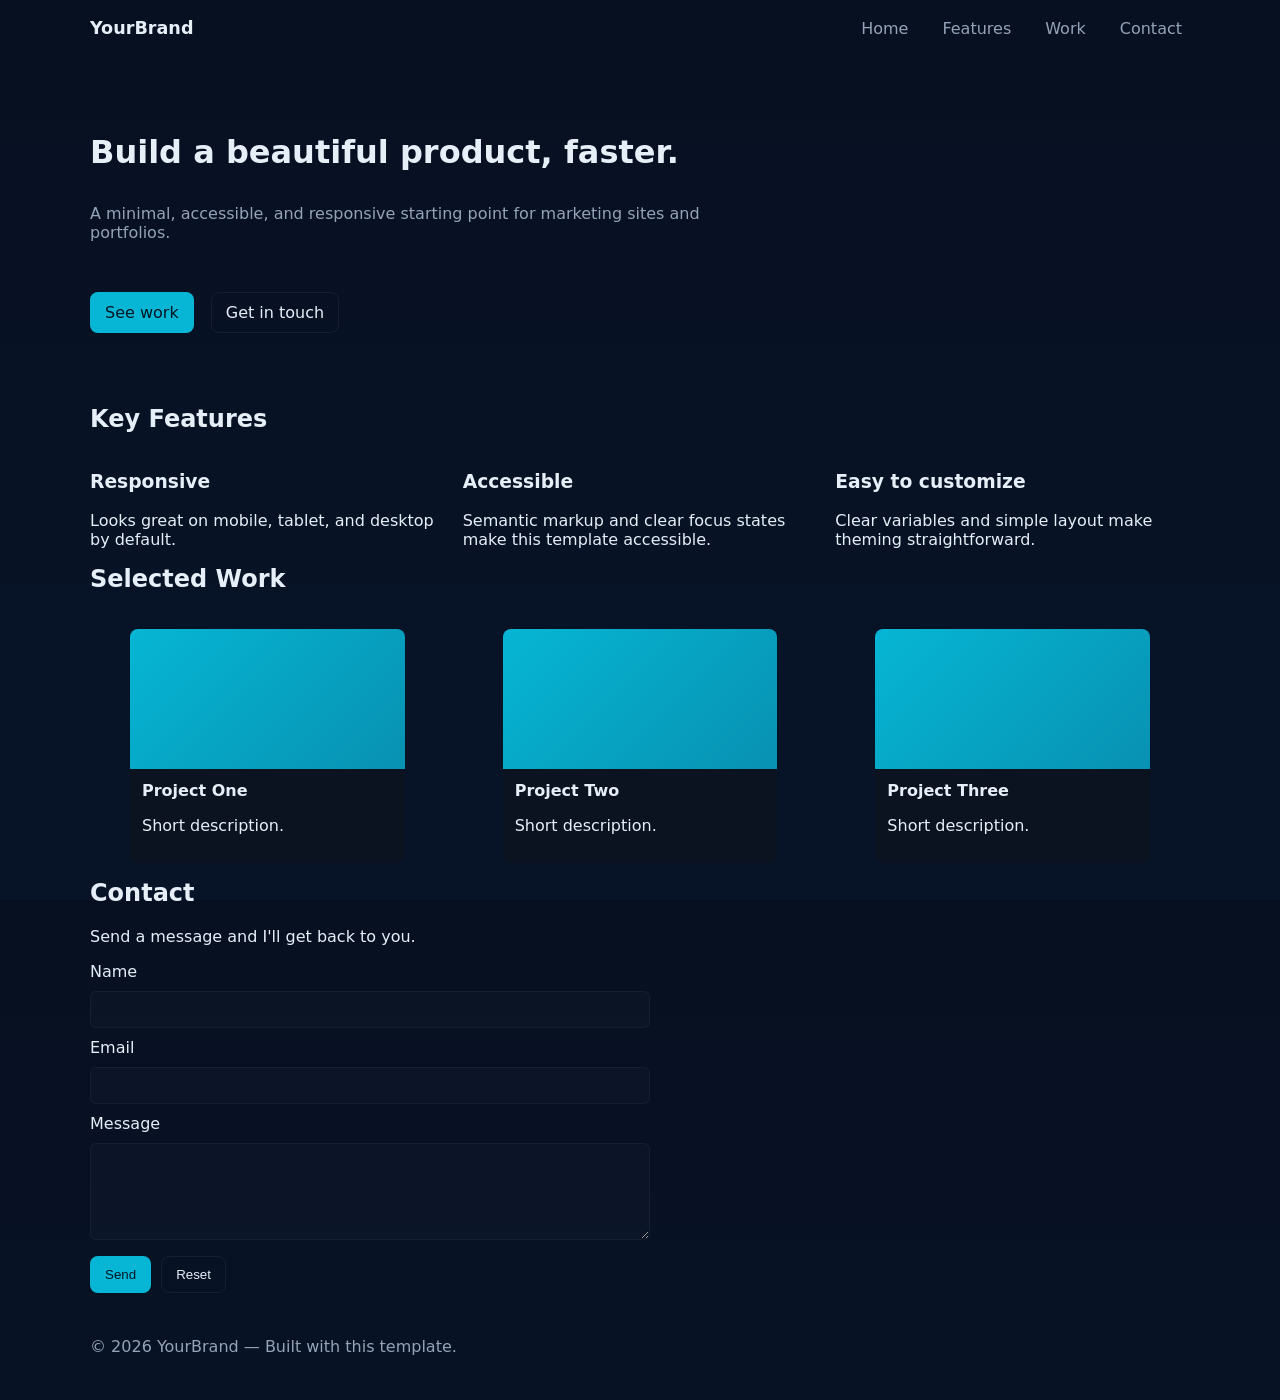
==== index.html @ 4a8b7c47 "commit" ====
<!doctype html>
<html lang="en">
  <head>
    <meta charset="utf-8" />
    <meta name="viewport" content="width=device-width,initial-scale=1" />
    <meta name="theme-color" content="#0f172a" />
    <title>Professional Website Template</title>
    <meta name="description" content="A clean, responsive website template to build upon." />
    <link rel="stylesheet" href="css/styles.css">
  </head>
  <body>
    <header class="site-header">
      <div class="container header-inner">
        <a class="brand" href="#">YourBrand</a>
        <button id="navToggle" class="nav-toggle" aria-label="Toggle navigation">☰</button>
        <nav class="site-nav" id="siteNav" aria-label="Primary">
          <ul>
            <li><a href="#home">Home</a></li>
            <li><a href="#features">Features</a></li>
            <li><a href="#work">Work</a></li>
            <li><a href="#contact">Contact</a></li>
          </ul>
        </nav>
      </div>
    </header>

    <main>
      <section id="home" class="hero">
        <div class="container hero-inner">
          <h1>Build a beautiful product, faster.</h1>
          <p class="lead">A minimal, accessible, and responsive starting point for marketing sites and portfolios.</p>
          <p class="hero-cta">
            <a class="btn primary" href="#work">See work</a>
            <a class="btn" href="#contact">Get in touch</a>
          </p>
        </div>
      </section>

      <section id="features" class="features container">
        <h2>Key Features</h2>
        <div class="grid grid-3">
          <article>
            <h3>Responsive</h3>
            <p>Looks great on mobile, tablet, and desktop by default.</p>
          </article>
          <article>
            <h3>Accessible</h3>
            <p>Semantic markup and clear focus states make this template accessible.</p>
          </article>
          <article>
            <h3>Easy to customize</h3>
            <p>Clear variables and simple layout make theming straightforward.</p>
          </article>
        </div>
      </section>

      <section id="work" class="work container">
        <h2>Selected Work</h2>
        <div class="grid grid-3 cards">
          <figure class="card"><div class="thumb" aria-hidden="true"></div><figcaption><strong>Project One</strong><p>Short description.</p></figcaption></figure>
          <figure class="card"><div class="thumb" aria-hidden="true"></div><figcaption><strong>Project Two</strong><p>Short description.</p></figcaption></figure>
          <figure class="card"><div class="thumb" aria-hidden="true"></div><figcaption><strong>Project Three</strong><p>Short description.</p></figcaption></figure>
        </div>
      </section>

      <section id="contact" class="contact container">
        <h2>Contact</h2>
        <p>Send a message and I'll get back to you.</p>
        <form id="contactForm" class="contact-form" novalidate>
          <label for="name">Name</label>
          <input id="name" name="name" required />

          <label for="email">Email</label>
          <input id="email" name="email" type="email" required />

          <label for="message">Message</label>
          <textarea id="message" name="message" rows="5" required></textarea>

          <div class="form-actions">
            <button class="btn primary" type="submit">Send</button>
            <button class="btn" type="reset">Reset</button>
          </div>
        </form>
      </section>
    </main>

    <footer class="site-footer">
      <div class="container">
        <p>&copy; <span id="year"></span> YourBrand — Built with this template.</p>
      </div>
    </footer>

    <script src="js/main.js" defer></script>
  </body>
</html>
---- css/styles.css ----
:root{
  --bg: #0f172a;
  --card: #0b1220;
  --muted: #94a3b8;
  --accent: #06b6d4;
  --accent-700: #0891b2;
  --text: #e6eef8;
  --radius: 8px;
  --max-width: 1100px;
}

*{box-sizing:border-box}
html,body{height:100%}
body{
  margin:0;
  font-family:Inter, system-ui, -apple-system, "Segoe UI", Roboto, "Helvetica Neue", Arial;
  color:var(--text);
  background:linear-gradient(180deg,#071021 0%, #071428 100%);
  -webkit-font-smoothing:antialiased;
}

.container{width:95%;max-width:var(--max-width);margin:0 auto}

.site-header{background:transparent;padding:18px 0;position:sticky;top:0;z-index:20}
.header-inner{display:flex;align-items:center;justify-content:space-between}
.brand{color:var(--text);font-weight:700;text-decoration:none;font-size:1.1rem}

.nav-toggle{display:none;background:none;border:0;color:var(--text);font-size:1.25rem}
.site-nav ul{list-style:none;margin:0;padding:0;display:flex;gap:18px}
.site-nav a{color:var(--muted);text-decoration:none;padding:8px;border-radius:6px}
.site-nav a:hover,.site-nav a:focus{color:var(--text);background:rgba(255,255,255,0.03)}

.hero{padding:80px 0 56px}
.hero-inner{display:flex;flex-direction:column;gap:18px}
.hero h1{font-size:2rem;margin:0;color:var(--text);line-height:1.05}
.lead{color:var(--muted);max-width:60ch}
.hero-cta .btn{margin-right:12px}

.features h2,.work h2,.contact h2{margin-top:0}
.grid{display:grid;gap:18px}
.grid-3{grid-template-columns:repeat(1,1fr)}

.card{background:var(--card);padding:0;border-radius:var(--radius);overflow:hidden}
.thumb{height:140px;background:linear-gradient(135deg,var(--accent),var(--accent-700))}
.card figcaption{padding:12px}

.contact-form{display:grid;gap:10px;max-width:560px}
.contact-form input,.contact-form textarea{padding:10px;border-radius:6px;border:1px solid rgba(255,255,255,0.04);background:rgba(255,255,255,0.02);color:var(--text)}
.form-actions{display:flex;gap:10px;margin-top:6px}

.btn{display:inline-block;padding:10px 14px;border-radius:8px;background:transparent;color:var(--text);border:1px solid rgba(255,255,255,0.06);text-decoration:none}
.btn:focus{outline:2px solid rgba(6,182,212,0.18);outline-offset:2px}
.btn.primary{background:var(--accent);border-color:transparent;color:#001524}

.site-footer{padding:28px 0;color:var(--muted)}

@media(min-width:720px){
  .grid-3{grid-template-columns:repeat(3,1fr)}
  .nav-toggle{display:none}
  .site-nav{display:block}
}

@media(max-width:719px){
  .nav-toggle{display:inline-block}
  .site-nav{display:none}
  .site-nav.open{display:block;background:rgba(255,255,255,0.02);padding:12px;border-radius:8px;margin-top:8px}
  .header-inner{align-items:flex-start}
}

/* Utility */
.hidden{display:none}
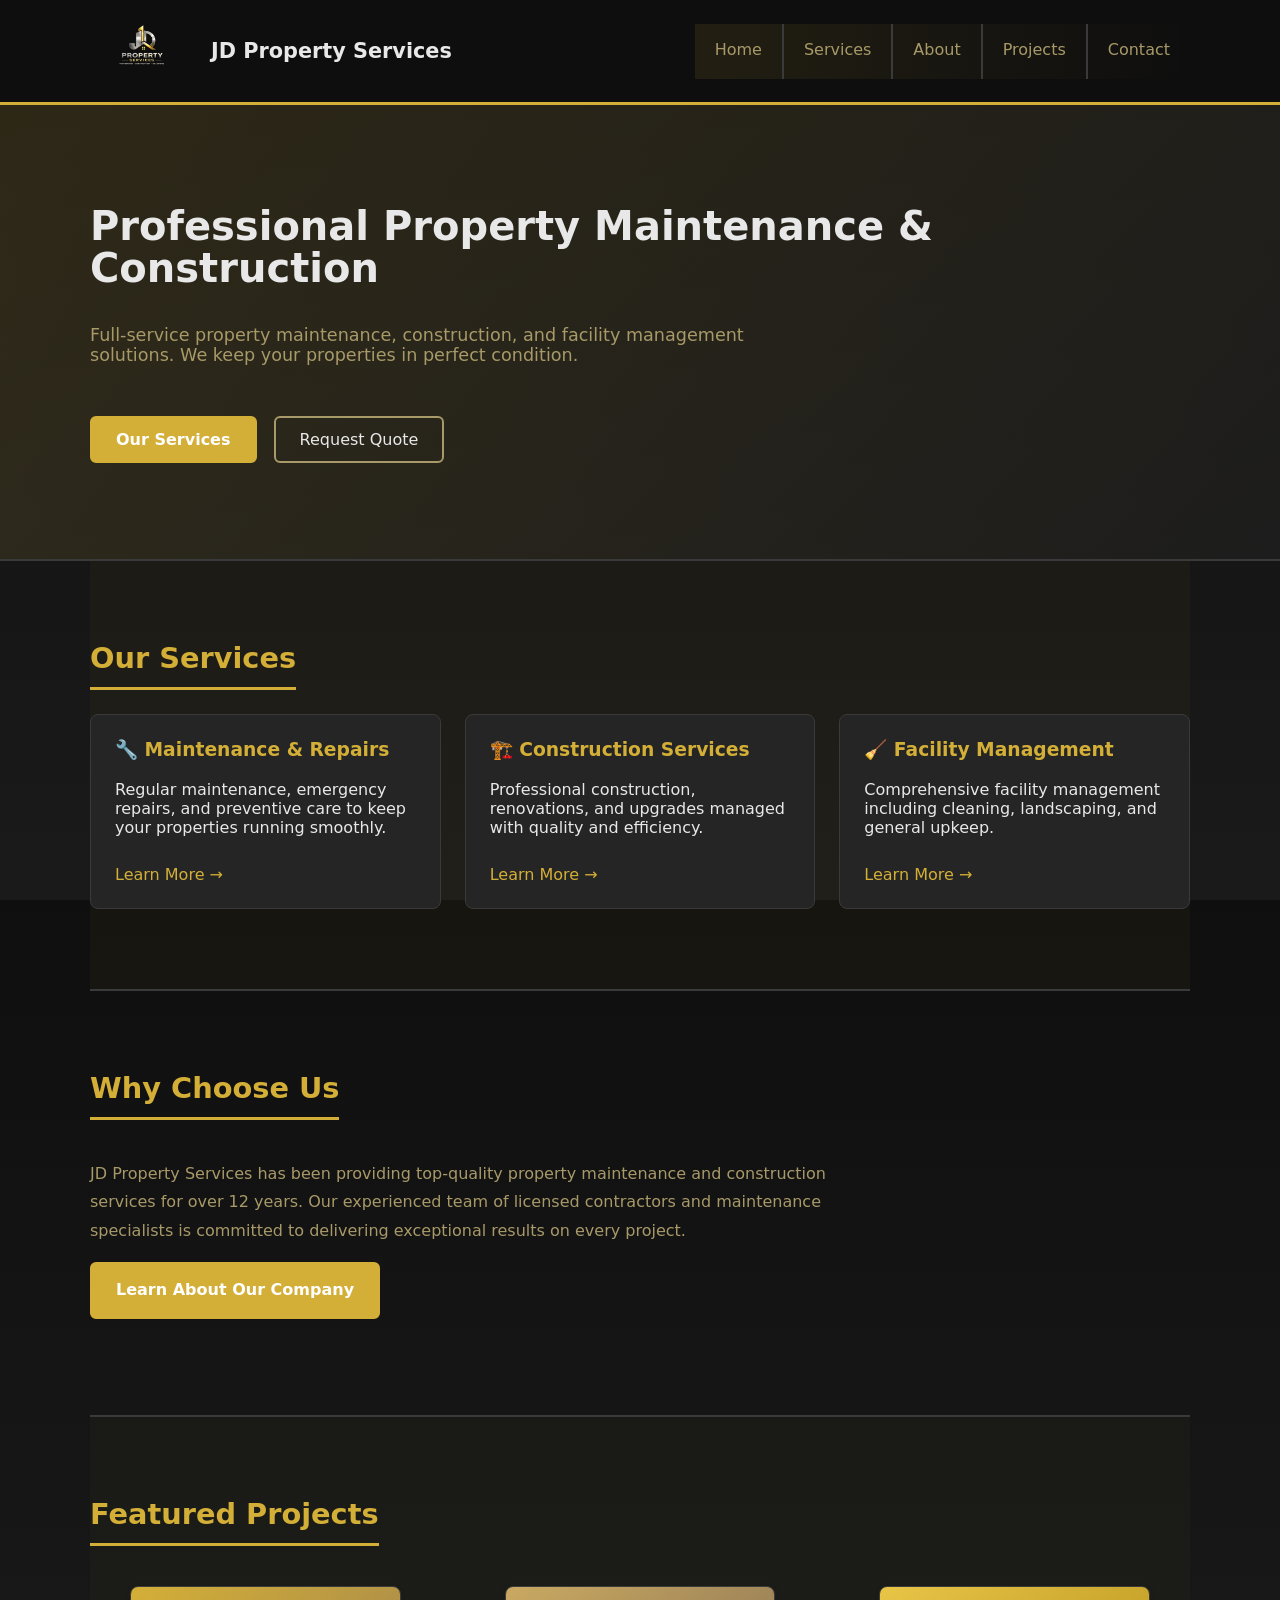
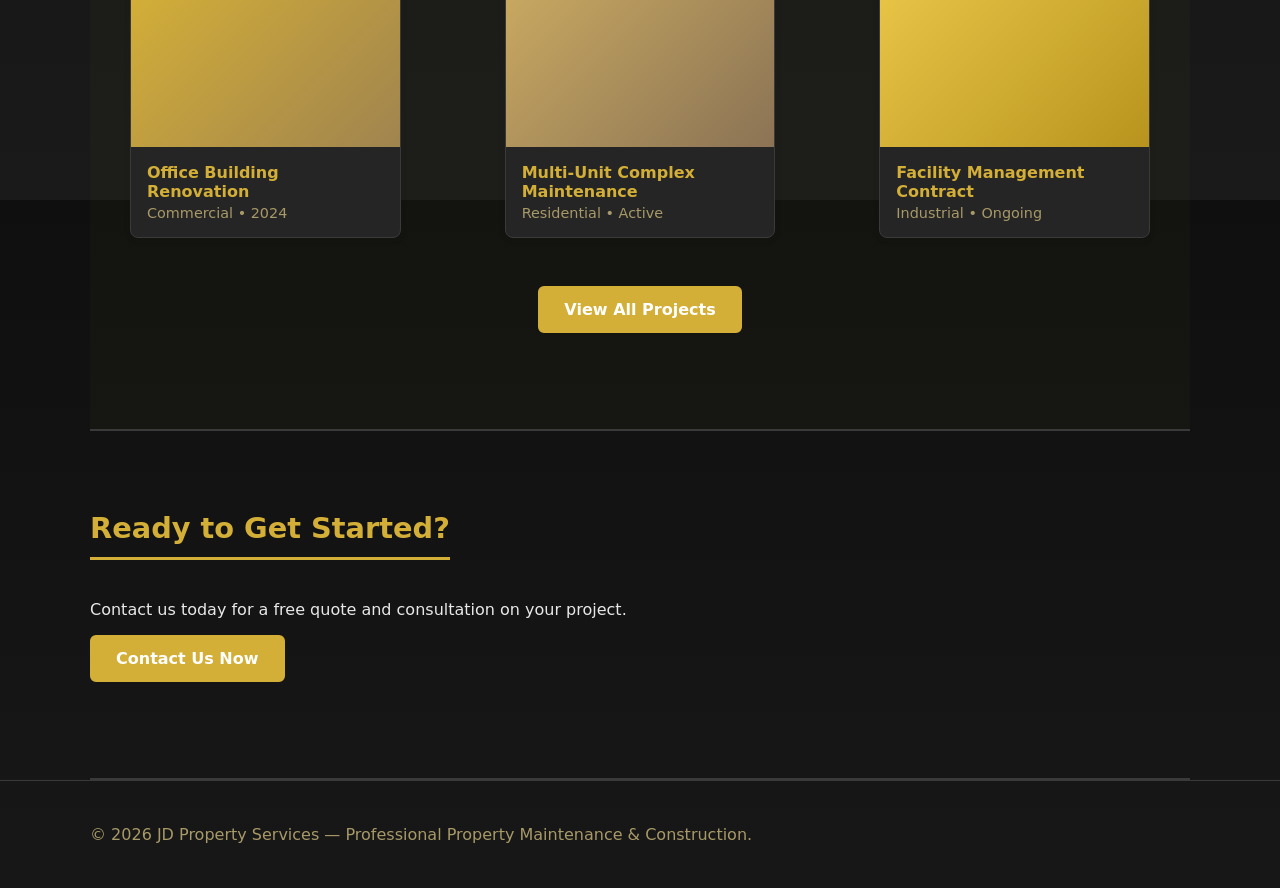
==== commit 31e20c39: "commit" ====
--- a/index.html
+++ b/index.html
@@ -11,14 +11,18 @@
   <body>
     <header class="site-header">
       <div class="container header-inner">
-        <a class="brand" href="#">YourBrand</a>
+        <a class="brand" href="#">
+          <img src="Images/Logo.png" alt="Logo" class="logo" />
+          JD Property Services
+        </a>
         <button id="navToggle" class="nav-toggle" aria-label="Toggle navigation">☰</button>
         <nav class="site-nav" id="siteNav" aria-label="Primary">
           <ul>
-            <li><a href="#home">Home</a></li>
-            <li><a href="#features">Features</a></li>
-            <li><a href="#work">Work</a></li>
-            <li><a href="#contact">Contact</a></li>
+            <li><a href="index.html" class="nav-link">Home</a></li>
+            <li><a href="services.html" class="nav-link">Services</a></li>
+            <li><a href="about.html" class="nav-link">About</a></li>
+            <li><a href="projects.html" class="nav-link">Projects</a></li>
+            <li><a href="contact.html" class="nav-link">Contact</a></li>
           </ul>
         </nav>
       </div>
@@ -27,66 +31,64 @@
     <main>
       <section id="home" class="hero">
         <div class="container hero-inner">
-          <h1>Build a beautiful product, faster.</h1>
-          <p class="lead">A minimal, accessible, and responsive starting point for marketing sites and portfolios.</p>
+          <h1>Professional Property Maintenance & Construction</h1>
+          <p class="lead">Full-service property maintenance, construction, and facility management solutions. We keep your properties in perfect condition.</p>
           <p class="hero-cta">
-            <a class="btn primary" href="#work">See work</a>
-            <a class="btn" href="#contact">Get in touch</a>
+            <a class="btn primary" href="services.html">Our Services</a>
+            <a class="btn" href="contact.html">Request Quote</a>
           </p>
         </div>
       </section>
 
-      <section id="features" class="features container">
-        <h2>Key Features</h2>
+      <section id="services" class="services container">
+        <h2>Our Services</h2>
         <div class="grid grid-3">
-          <article>
-            <h3>Responsive</h3>
-            <p>Looks great on mobile, tablet, and desktop by default.</p>
+          <article class="service-card">
+            <h3>🔧 Maintenance & Repairs</h3>
+            <p>Regular maintenance, emergency repairs, and preventive care to keep your properties running smoothly.</p>
+            <a href="services.html" class="card-link">Learn More →</a>
           </article>
-          <article>
-            <h3>Accessible</h3>
-            <p>Semantic markup and clear focus states make this template accessible.</p>
+          <article class="service-card">
+            <h3>🏗️ Construction Services</h3>
+            <p>Professional construction, renovations, and upgrades managed with quality and efficiency.</p>
+            <a href="services.html" class="card-link">Learn More →</a>
           </article>
-          <article>
-            <h3>Easy to customize</h3>
-            <p>Clear variables and simple layout make theming straightforward.</p>
+          <article class="service-card">
+            <h3>🧹 Facility Management</h3>
+            <p>Comprehensive facility management including cleaning, landscaping, and general upkeep.</p>
+            <a href="services.html" class="card-link">Learn More →</a>
           </article>
         </div>
       </section>
 
-      <section id="work" class="work container">
-        <h2>Selected Work</h2>
-        <div class="grid grid-3 cards">
-          <figure class="card"><div class="thumb" aria-hidden="true"></div><figcaption><strong>Project One</strong><p>Short description.</p></figcaption></figure>
-          <figure class="card"><div class="thumb" aria-hidden="true"></div><figcaption><strong>Project Two</strong><p>Short description.</p></figcaption></figure>
-          <figure class="card"><div class="thumb" aria-hidden="true"></div><figcaption><strong>Project Three</strong><p>Short description.</p></figcaption></figure>
+      <section id="about" class="about container">
+        <h2>Why Choose Us</h2>
+        <div class="about-content">
+          <p>JD Property Services has been providing top-quality property maintenance and construction services for over 12 years. Our experienced team of licensed contractors and maintenance specialists is committed to delivering exceptional results on every project.</p>
+          <p><a href="about.html" class="btn primary">Learn About Our Company</a></p>
         </div>
       </section>
 
+      <section id="work" class="work container">
+        <h2>Featured Projects</h2>
+        <div class="grid grid-3 cards">
+          <figure class="card"><div class="thumb property-1" aria-hidden="true"></div><figcaption><strong>Office Building Renovation</strong><p>Commercial • 2024</p></figcaption></figure>
+          <figure class="card"><div class="thumb property-2" aria-hidden="true"></div><figcaption><strong>Multi-Unit Complex Maintenance</strong><p>Residential • Active</p></figcaption></figure>
+          <figure class="card"><div class="thumb property-3" aria-hidden="true"></div><figcaption><strong>Facility Management Contract</strong><p>Industrial • Ongoing</p></figcaption></figure>
+        </div>
+        <p style="text-align:center;margin-top:32px;"><a href="projects.html" class="btn primary">View All Projects</a></p>
+      </section>
+
       <section id="contact" class="contact container">
-        <h2>Contact</h2>
-        <p>Send a message and I'll get back to you.</p>
-        <form id="contactForm" class="contact-form" novalidate>
-          <label for="name">Name</label>
-          <input id="name" name="name" required />
-
-          <label for="email">Email</label>
-          <input id="email" name="email" type="email" required />
-
-          <label for="message">Message</label>
-          <textarea id="message" name="message" rows="5" required></textarea>
-
-          <div class="form-actions">
-            <button class="btn primary" type="submit">Send</button>
-            <button class="btn" type="reset">Reset</button>
-          </div>
-        </form>
+        <h2>Ready to Get Started?</h2>
+        <p>Contact us today for a free quote and consultation on your project.</p>
+        <p><a class="btn primary" href="contact.html">Contact Us Now</a></p>
       </section>
     </main>
 
     <footer class="site-footer">
       <div class="container">
-        <p>&copy; <span id="year"></span> YourBrand — Built with this template.</p>
+        <p>&copy; <span id="year"></span> JD Property Services — Professional Property Maintenance & Construction.</p>
       </div>
     </footer>
 
--- a/css/styles.css
+++ b/css/styles.css
@@ -1,10 +1,11 @@
 :root{
-  --bg: #0f172a;
-  --card: #0b1220;
-  --muted: #94a3b8;
-  --accent: #06b6d4;
-  --accent-700: #0891b2;
-  --text: #e6eef8;
+  --bg: #1a1a1a;
+  --card: #252525;
+  --muted: #a89968;
+  --accent: #d4af37;
+  --accent-700: #b8941e;
+  --text: #e8e8e8;
+  --border: #3a3a3a;
   --radius: 8px;
   --max-width: 1100px;
 }
@@ -15,44 +16,65 @@
   margin:0;
   font-family:Inter, system-ui, -apple-system, "Segoe UI", Roboto, "Helvetica Neue", Arial;
   color:var(--text);
-  background:linear-gradient(180deg,#071021 0%, #071428 100%);
+  background:linear-gradient(180deg,#0f0f0f 0%, #1a1a1a 100%);
   -webkit-font-smoothing:antialiased;
 }
 
 .container{width:95%;max-width:var(--max-width);margin:0 auto}
 
-.site-header{background:transparent;padding:18px 0;position:sticky;top:0;z-index:20}
+.site-header{background:rgba(15,15,15,0.95);padding:16px 0;position:sticky;top:0;z-index:20;border-bottom:3px solid var(--accent);backdrop-filter:blur(10px)}
 .header-inner{display:flex;align-items:center;justify-content:space-between}
-.brand{color:var(--text);font-weight:700;text-decoration:none;font-size:1.1rem}
+.brand{color:var(--text);font-weight:700;text-decoration:none;font-size:1.3rem;display:flex;align-items:center}
+.logo{height:70px;margin-right:16px}
 
 .nav-toggle{display:none;background:none;border:0;color:var(--text);font-size:1.25rem}
-.site-nav ul{list-style:none;margin:0;padding:0;display:flex;gap:18px}
-.site-nav a{color:var(--muted);text-decoration:none;padding:8px;border-radius:6px}
-.site-nav a:hover,.site-nav a:focus{color:var(--text);background:rgba(255,255,255,0.03)}
+.site-nav ul{list-style:none;margin:0;padding:0;display:flex;gap:0;border-bottom:none;background:linear-gradient(90deg,rgba(212,175,55,0.1) 0%,transparent 100%)}
+.site-nav li{flex:1;border-right:2px solid var(--border)}
+.site-nav li:last-child{border-right:none}
+.site-nav a{color:var(--muted);text-decoration:none;padding:16px 20px;display:block;border-bottom:4px solid transparent;transition:all 0.3s ease;font-weight:500}
+.site-nav a:hover,.site-nav a:focus{color:var(--accent);border-bottom-color:var(--accent);background:rgba(212,175,55,0.05)}
 
-.hero{padding:80px 0 56px}
+.hero{padding:100px 0 80px;background:linear-gradient(135deg,rgba(212,175,55,0.15) 0%,rgba(30,30,30,0.8) 100%);border-bottom:2px solid var(--border)}
 .hero-inner{display:flex;flex-direction:column;gap:18px}
-.hero h1{font-size:2rem;margin:0;color:var(--text);line-height:1.05}
-.lead{color:var(--muted);max-width:60ch}
+.hero h1{font-size:2.5rem;margin:0;color:var(--text);line-height:1.05}
+.lead{color:var(--muted);max-width:60ch;font-size:1.1rem}
 .hero-cta .btn{margin-right:12px}
 
-.features h2,.work h2,.contact h2{margin-top:0}
-.grid{display:grid;gap:18px}
+.services,.about,.work,.contact{padding:80px 0;border-bottom:2px solid var(--border)}
+.services h2,.about h2,.work h2,.contact h2{margin-top:0;color:var(--accent);font-size:1.8rem;border-bottom:3px solid var(--accent);padding-bottom:12px;display:inline-block}
+.services{background:rgba(212,175,55,0.03)}
+.about{background:transparent}
+.work{background:rgba(212,175,55,0.02)}
+.grid{display:grid;gap:24px}
 .grid-3{grid-template-columns:repeat(1,1fr)}
+.service-card{padding:24px;background:var(--card);border-radius:var(--radius);border:1px solid var(--border);transition:all 0.3s ease}
+.service-card:hover{transform:translateY(-6px);box-shadow:0 12px 24px rgba(212,175,55,0.15);border-color:var(--accent);background:rgba(212,175,55,0.08)}
+.service-card h3{color:var(--accent);margin-top:0}
 
-.card{background:var(--card);padding:0;border-radius:var(--radius);overflow:hidden}
-.thumb{height:140px;background:linear-gradient(135deg,var(--accent),var(--accent-700))}
-.card figcaption{padding:12px}
+.card{background:var(--card);padding:0;border-radius:var(--radius);overflow:hidden;border:1px solid var(--border);box-shadow:0 2px 8px rgba(0,0,0,0.06);transition:all 0.3s ease}
+.card:hover{box-shadow:0 8px 20px rgba(212,175,55,0.15);border-color:var(--accent)}
+.thumb{height:160px;background:linear-gradient(135deg,var(--accent),var(--accent-700))}
+.property-1{background:linear-gradient(135deg,#d4af37,#a0844f)}
+.property-2{background:linear-gradient(135deg,#c9a961,#8b7355)}
+.property-3{background:linear-gradient(135deg,#e8c547,#b8941e)}
+.card figcaption{padding:16px}
+.card figcaption strong{color:var(--accent)}
+.card figcaption p{margin:4px 0 0 0;color:var(--muted);font-size:0.9rem}
 
+.about-content{max-width:800px;line-height:1.8;color:var(--muted)}
+.about-content p{margin:16px 0}
 .contact-form{display:grid;gap:10px;max-width:560px}
-.contact-form input,.contact-form textarea{padding:10px;border-radius:6px;border:1px solid rgba(255,255,255,0.04);background:rgba(255,255,255,0.02);color:var(--text)}
+.contact-form input,.contact-form textarea{padding:10px;border-radius:6px;border:1px solid var(--border);background:var(--card);color:var(--text)}
+.contact-form input:focus,.contact-form textarea:focus{outline:none;border-color:var(--accent);box-shadow:0 0 0 3px rgba(212,175,55,0.1)}
 .form-actions{display:flex;gap:10px;margin-top:6px}
 
-.btn{display:inline-block;padding:10px 14px;border-radius:8px;background:transparent;color:var(--text);border:1px solid rgba(255,255,255,0.06);text-decoration:none}
-.btn:focus{outline:2px solid rgba(6,182,212,0.18);outline-offset:2px}
-.btn.primary{background:var(--accent);border-color:transparent;color:#001524}
+.btn{display:inline-block;padding:12px 24px;border-radius:6px;background:transparent;color:var(--text);border:2px solid var(--muted);text-decoration:none;font-weight:500;transition:all 0.3s ease;cursor:pointer}
+.btn:hover{border-color:var(--accent);color:var(--accent)}
+.btn:focus{outline:none;border-color:var(--accent);box-shadow:0 0 0 3px rgba(212,175,55,0.2)}
+.btn.primary{background:var(--accent);border-color:var(--accent);color:#ffffff;font-weight:600}
+.btn.primary:hover{background:var(--accent-700);border-color:var(--accent-700)}
 
-.site-footer{padding:28px 0;color:var(--muted)}
+.site-footer{padding:28px 0;color:var(--muted);border-top:1px solid var(--border)}
 
 @media(min-width:720px){
   .grid-3{grid-template-columns:repeat(3,1fr)}
@@ -61,11 +83,56 @@
 }
 
 @media(max-width:719px){
+  .site-nav ul{flex-direction:column;border-bottom:none;background:transparent}
+  .site-nav li{flex:none;border-right:none;border-bottom:1px solid var(--border)}
+  .site-nav a{padding:12px 16px;border-bottom:3px solid transparent}
   .nav-toggle{display:inline-block}
   .site-nav{display:none}
-  .site-nav.open{display:block;background:rgba(255,255,255,0.02);padding:12px;border-radius:8px;margin-top:8px}
+  .site-nav.open{display:block;background:rgba(255,255,255,0.02);padding:0;border-radius:0;margin-top:0}
   .header-inner{align-items:flex-start}
+  .hero h1{font-size:1.8rem}
+  .page-hero{padding:80px 0 40px}
+  .contact-wrapper{grid-template-columns:1fr}
 }
 
 /* Utility */
 .hidden{display:none}
+
+/* Multi-page specific */
+.page-hero{padding:120px 0 60px}
+.card-link{color:var(--accent);text-decoration:none;font-weight:500;display:inline-block;margin-top:12px}
+.card-link:hover{text-decoration:underline}
+
+.services-grid{display:grid;gap:32px;margin-top:24px}
+.service-detail{padding:24px;background:rgba(212,175,55,0.04);border-left:4px solid var(--accent);border-radius:4px}
+.service-detail h3{color:var(--accent);margin-top:0}
+.service-detail ul{margin:12px 0;padding-left:20px}
+.service-detail li{margin:8px 0;color:var(--muted)}
+
+.about-full{max-width:900px}
+.about-full h3{color:var(--accent);margin-top:32px}
+.values-grid{display:grid;grid-template-columns:repeat(1,1fr);gap:20px;margin:24px 0}
+@media(min-width:720px){
+  .values-grid{grid-template-columns:repeat(2,1fr)}
+}
+.value-card{background:rgba(212,175,55,0.04);padding:20px;border-radius:8px;border:1px solid var(--border)}
+.value-card h4{color:var(--accent);margin-top:0}
+
+.why-list{list-style:none;padding:0;margin:16px 0}
+.why-list li{padding:8px 0 8px 24px;position:relative;color:var(--muted)}
+.why-list li:before{content:'✓';position:absolute;left:0;color:var(--accent);font-weight:bold}
+
+.contact-wrapper{display:grid;grid-template-columns:1fr 1fr;gap:48px;margin-top:32px}
+@media(max-width:960px){
+  .contact-wrapper{grid-template-columns:1fr;gap:32px}
+}
+.contact-info{padding:24px;background:rgba(212,175,55,0.04);border-radius:8px}
+.contact-info h3{color:var(--accent);margin-top:0}
+.info-block{margin-bottom:28px;padding-bottom:24px;border-bottom:1px solid var(--border)}
+.info-block:last-child{border-bottom:none}
+.info-block h3{color:var(--accent)}
+
+.contact-form-wrapper h2{margin-top:0}
+.contact-form select{padding:10px;border-radius:6px;border:1px solid var(--border);background:var(--card);color:var(--text)}
+
+.project-desc{display:block;margin-top:8px;font-size:0.85rem;color:var(--muted)}
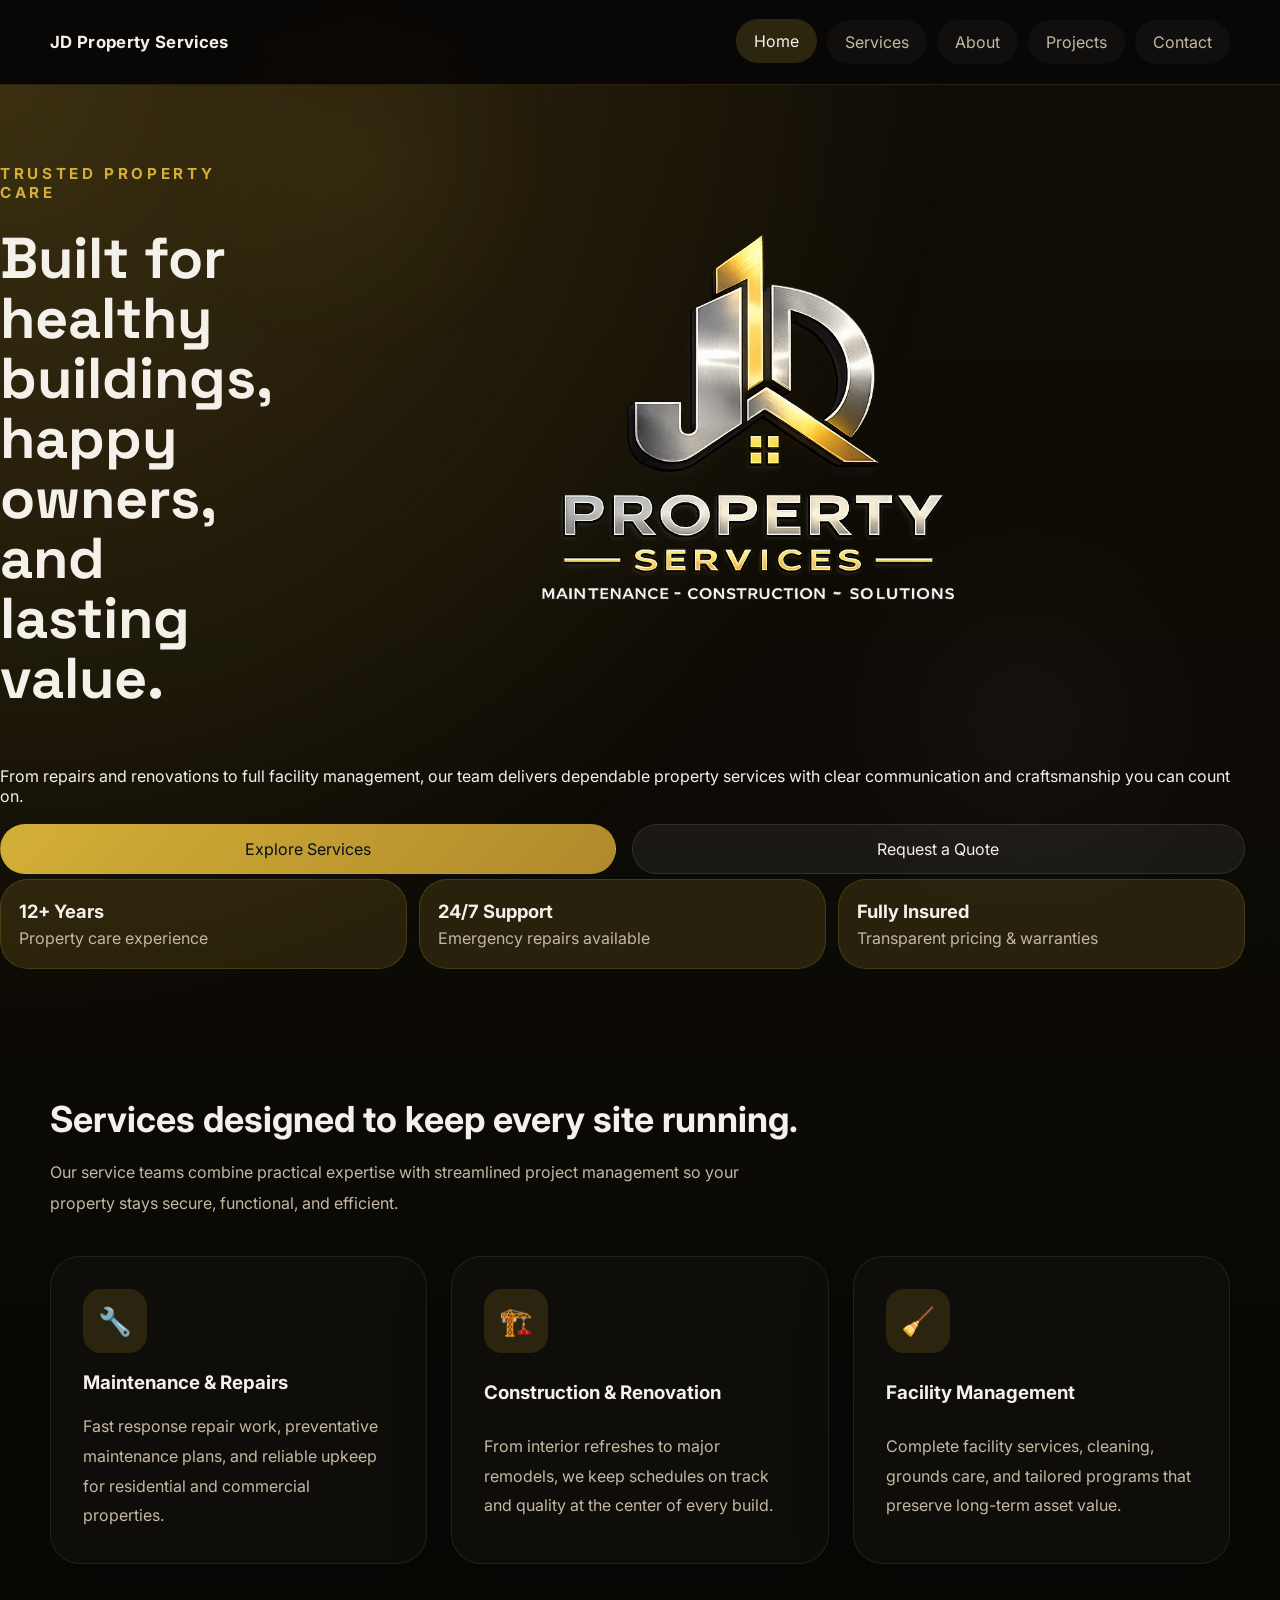
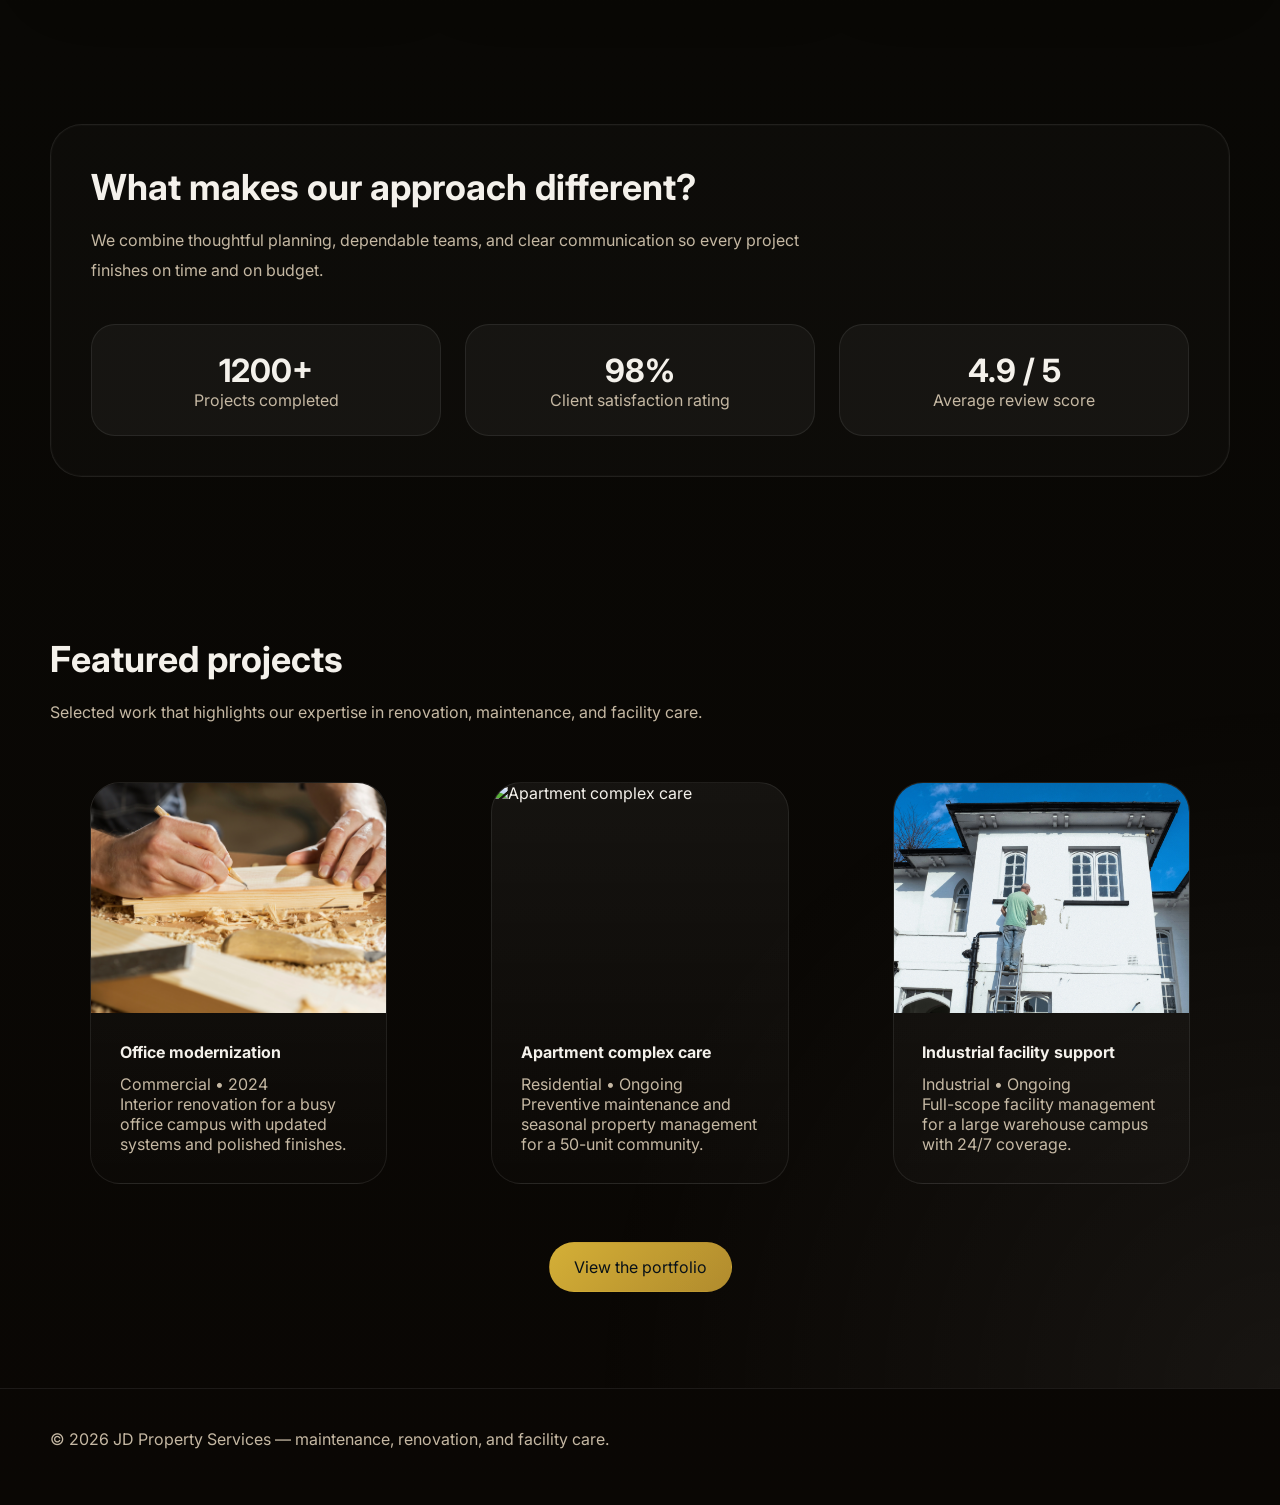
==== commit 27b04794: "commit" ====
--- a/index.html
+++ b/index.html
@@ -3,20 +3,17 @@
   <head>
     <meta charset="utf-8" />
     <meta name="viewport" content="width=device-width,initial-scale=1" />
-    <meta name="theme-color" content="#0f172a" />
-    <title>Professional Website Template</title>
-    <meta name="description" content="A clean, responsive website template to build upon." />
+    <meta name="theme-color" content="#090805" />
+    <title>JD Property Services</title>
+    <meta name="description" content="Professional property maintenance, construction, and facility management." />
     <link rel="stylesheet" href="css/styles.css">
   </head>
   <body>
     <header class="site-header">
       <div class="container header-inner">
-        <a class="brand" href="#">
-          <img src="Images/Logo.png" alt="Logo" class="logo" />
-          JD Property Services
-        </a>
-        <button id="navToggle" class="nav-toggle" aria-label="Toggle navigation">☰</button>
-        <nav class="site-nav" id="siteNav" aria-label="Primary">
+        <a class="brand" href="index.html">JD Property Services</a>
+        <button id="navToggle" class="nav-toggle" aria-label="Toggle navigation" aria-expanded="false">☰</button>
+        <nav class="site-nav" id="siteNav" aria-label="Primary navigation">
           <ul>
             <li><a href="index.html" class="nav-link">Home</a></li>
             <li><a href="services.html" class="nav-link">Services</a></li>
@@ -29,66 +26,137 @@
     </header>
 
     <main>
-      <section id="home" class="hero">
+      <section class="hero">
         <div class="container hero-inner">
-          <h1>Professional Property Maintenance & Construction</h1>
-          <p class="lead">Full-service property maintenance, construction, and facility management solutions. We keep your properties in perfect condition.</p>
-          <p class="hero-cta">
-            <a class="btn primary" href="services.html">Our Services</a>
-            <a class="btn" href="contact.html">Request Quote</a>
-          </p>
+          <div class="hero-copy">
+            <div class="hero-headline">
+              <p class="eyebrow">Trusted property care</p>
+              <h1>Built for healthy buildings, happy owners, and lasting value.</h1>
+            </div>
+          </div>
+
+          <div class="hero-visual">
+            <img src="Images/Logo.png" alt="JD Property Services" class="hero-logo" />
+          </div>
+
+          <div class="hero-body">
+            <p class="lead">From repairs and renovations to full facility management, our team delivers dependable property services with clear communication and craftsmanship you can count on.</p>
+            <div class="hero-actions">
+              <a class="btn primary" href="services.html">Explore Services</a>
+              <a class="btn secondary" href="contact.html">Request a Quote</a>
+            </div>
+          </div>
+
+          <div class="hero-badges">
+            <div class="hero-badge">
+              <strong>12+ Years</strong>
+              <span>Property care experience</span>
+            </div>
+            <div class="hero-badge">
+              <strong>24/7 Support</strong>
+              <span>Emergency repairs available</span>
+            </div>
+            <div class="hero-badge">
+              <strong>Fully Insured</strong>
+              <span>Transparent pricing & warranties</span>
+            </div>
+          </div>
         </div>
       </section>
 
-      <section id="services" class="services container">
-        <h2>Our Services</h2>
-        <div class="grid grid-3">
-          <article class="service-card">
-            <h3>🔧 Maintenance & Repairs</h3>
-            <p>Regular maintenance, emergency repairs, and preventive care to keep your properties running smoothly.</p>
-            <a href="services.html" class="card-link">Learn More →</a>
-          </article>
-          <article class="service-card">
-            <h3>🏗️ Construction Services</h3>
-            <p>Professional construction, renovations, and upgrades managed with quality and efficiency.</p>
-            <a href="services.html" class="card-link">Learn More →</a>
-          </article>
-          <article class="service-card">
-            <h3>🧹 Facility Management</h3>
-            <p>Comprehensive facility management including cleaning, landscaping, and general upkeep.</p>
-            <a href="services.html" class="card-link">Learn More →</a>
-          </article>
+      <section class="section" id="services">
+        <div class="container">
+          <div class="section-intro">
+            <h2>Services designed to keep every site running.</h2>
+            <p>Our service teams combine practical expertise with streamlined project management so your property stays secure, functional, and efficient.</p>
+          </div>
+
+          <div class="grid services-grid">
+            <article class="card service-card">
+              <div class="icon">🔧</div>
+              <h3>Maintenance & Repairs</h3>
+              <p>Fast response repair work, preventative maintenance plans, and reliable upkeep for residential and commercial properties.</p>
+            </article>
+            <article class="card service-card">
+              <div class="icon">🏗️</div>
+              <h3>Construction & Renovation</h3>
+              <p>From interior refreshes to major remodels, we keep schedules on track and quality at the center of every build.</p>
+            </article>
+            <article class="card service-card">
+              <div class="icon">🧹</div>
+              <h3>Facility Management</h3>
+              <p>Complete facility services, cleaning, grounds care, and tailored programs that preserve long-term asset value.</p>
+            </article>
+          </div>
         </div>
       </section>
 
-      <section id="about" class="about container">
-        <h2>Why Choose Us</h2>
-        <div class="about-content">
-          <p>JD Property Services has been providing top-quality property maintenance and construction services for over 12 years. Our experienced team of licensed contractors and maintenance specialists is committed to delivering exceptional results on every project.</p>
-          <p><a href="about.html" class="btn primary">Learn About Our Company</a></p>
+      <section class="section">
+        <div class="container section-panel">
+          <div class="section-intro">
+            <h2>What makes our approach different?</h2>
+            <p>We combine thoughtful planning, dependable teams, and clear communication so every project finishes on time and on budget.</p>
+          </div>
+
+          <div class="grid stats-grid">
+            <div class="stats-card">
+              <strong>1200+</strong>
+              <span>Projects completed</span>
+            </div>
+            <div class="stats-card">
+              <strong>98%</strong>
+              <span>Client satisfaction rating</span>
+            </div>
+            <div class="stats-card">
+              <strong>4.9 / 5</strong>
+              <span>Average review score</span>
+            </div>
+          </div>
         </div>
       </section>
 
-      <section id="work" class="work container">
-        <h2>Featured Projects</h2>
-        <div class="grid grid-3 cards">
-          <figure class="card"><div class="thumb property-1" aria-hidden="true"></div><figcaption><strong>Office Building Renovation</strong><p>Commercial • 2024</p></figcaption></figure>
-          <figure class="card"><div class="thumb property-2" aria-hidden="true"></div><figcaption><strong>Multi-Unit Complex Maintenance</strong><p>Residential • Active</p></figcaption></figure>
-          <figure class="card"><div class="thumb property-3" aria-hidden="true"></div><figcaption><strong>Facility Management Contract</strong><p>Industrial • Ongoing</p></figcaption></figure>
+      <section class="section">
+        <div class="container">
+          <div class="section-intro">
+            <h2>Featured projects</h2>
+            <p>Selected work that highlights our expertise in renovation, maintenance, and facility care.</p>
+          </div>
+
+          <div class="grid grid-3">
+              <figure class="project-card">
+                <img src="Images/Projects/Carpentry%20Repair.jpg" alt="Office modernization" />
+                <figcaption>
+                  <strong>Office modernization</strong>
+                  <p>Commercial • 2024</p>
+                  <p class="project-desc">Interior renovation for a busy office campus with updated systems and polished finishes.</p>
+                </figcaption>
+              </figure>
+            <figure class="project-card">
+              <img src="Images/Projects/Debris%20Removal%20%26%20Cleanup.jpg" alt="Apartment complex care" />
+              <figcaption>
+                <strong>Apartment complex care</strong>
+                <p>Residential • Ongoing</p>
+                <p class="project-desc">Preventive maintenance and seasonal property management for a 50-unit community.</p>
+              </figcaption>
+            </figure>
+            <figure class="project-card">
+              <img src="Images/Projects/Interior%20%26%20Extrerior%20Painting.jpg" alt="Industrial facility support" />
+              <figcaption>
+                <strong>Industrial facility support</strong>
+                <p>Industrial • Ongoing</p>
+                <p class="project-desc">Full-scope facility management for a large warehouse campus with 24/7 coverage.</p>
+              </figcaption>
+            </figure>
+          </div>
+
+          <p style="text-align:center; margin-top: 2.6rem;"><a class="btn primary" href="projects.html">View the portfolio</a></p>
         </div>
-        <p style="text-align:center;margin-top:32px;"><a href="projects.html" class="btn primary">View All Projects</a></p>
-      </section>
-
-      <section id="contact" class="contact container">
-        <h2>Ready to Get Started?</h2>
-        <p>Contact us today for a free quote and consultation on your project.</p>
-        <p><a class="btn primary" href="contact.html">Contact Us Now</a></p>
       </section>
     </main>
 
     <footer class="site-footer">
       <div class="container">
-        <p>&copy; <span id="year"></span> JD Property Services — Professional Property Maintenance & Construction.</p>
+        <p>&copy; <span id="year"></span> JD Property Services — maintenance, renovation, and facility care.</p>
       </div>
     </footer>
 
--- a/css/styles.css
+++ b/css/styles.css
@@ -1,138 +1,627 @@
-:root{
-  --bg: #1a1a1a;
-  --card: #252525;
-  --muted: #a89968;
+@import url('https://fonts.googleapis.com/css2?family=Inter:wght@300;400;500;600;700&family=Space+Grotesk:wght@400;500;600;700&display=swap');
+
+:root {
+  --bg: #090909;
+  --surface: rgba(18,18,18,0.94);
+  --surface-soft: rgba(28,24,20,0.92);
+  --text: #f4f1eb;
+  --muted: #c5b8a3;
   --accent: #d4af37;
-  --accent-700: #b8941e;
-  --text: #e8e8e8;
-  --border: #3a3a3a;
-  --radius: 8px;
-  --max-width: 1100px;
-}
-
-*{box-sizing:border-box}
-html,body{height:100%}
-body{
-  margin:0;
-  font-family:Inter, system-ui, -apple-system, "Segoe UI", Roboto, "Helvetica Neue", Arial;
-  color:var(--text);
-  background:linear-gradient(180deg,#0f0f0f 0%, #1a1a1a 100%);
-  -webkit-font-smoothing:antialiased;
-}
-
-.container{width:95%;max-width:var(--max-width);margin:0 auto}
-
-.site-header{background:rgba(15,15,15,0.95);padding:16px 0;position:sticky;top:0;z-index:20;border-bottom:3px solid var(--accent);backdrop-filter:blur(10px)}
-.header-inner{display:flex;align-items:center;justify-content:space-between}
-.brand{color:var(--text);font-weight:700;text-decoration:none;font-size:1.3rem;display:flex;align-items:center}
-.logo{height:70px;margin-right:16px}
-
-.nav-toggle{display:none;background:none;border:0;color:var(--text);font-size:1.25rem}
-.site-nav ul{list-style:none;margin:0;padding:0;display:flex;gap:0;border-bottom:none;background:linear-gradient(90deg,rgba(212,175,55,0.1) 0%,transparent 100%)}
-.site-nav li{flex:1;border-right:2px solid var(--border)}
-.site-nav li:last-child{border-right:none}
-.site-nav a{color:var(--muted);text-decoration:none;padding:16px 20px;display:block;border-bottom:4px solid transparent;transition:all 0.3s ease;font-weight:500}
-.site-nav a:hover,.site-nav a:focus{color:var(--accent);border-bottom-color:var(--accent);background:rgba(212,175,55,0.05)}
-
-.hero{padding:100px 0 80px;background:linear-gradient(135deg,rgba(212,175,55,0.15) 0%,rgba(30,30,30,0.8) 100%);border-bottom:2px solid var(--border)}
-.hero-inner{display:flex;flex-direction:column;gap:18px}
-.hero h1{font-size:2.5rem;margin:0;color:var(--text);line-height:1.05}
-.lead{color:var(--muted);max-width:60ch;font-size:1.1rem}
-.hero-cta .btn{margin-right:12px}
-
-.services,.about,.work,.contact{padding:80px 0;border-bottom:2px solid var(--border)}
-.services h2,.about h2,.work h2,.contact h2{margin-top:0;color:var(--accent);font-size:1.8rem;border-bottom:3px solid var(--accent);padding-bottom:12px;display:inline-block}
-.services{background:rgba(212,175,55,0.03)}
-.about{background:transparent}
-.work{background:rgba(212,175,55,0.02)}
-.grid{display:grid;gap:24px}
-.grid-3{grid-template-columns:repeat(1,1fr)}
-.service-card{padding:24px;background:var(--card);border-radius:var(--radius);border:1px solid var(--border);transition:all 0.3s ease}
-.service-card:hover{transform:translateY(-6px);box-shadow:0 12px 24px rgba(212,175,55,0.15);border-color:var(--accent);background:rgba(212,175,55,0.08)}
-.service-card h3{color:var(--accent);margin-top:0}
-
-.card{background:var(--card);padding:0;border-radius:var(--radius);overflow:hidden;border:1px solid var(--border);box-shadow:0 2px 8px rgba(0,0,0,0.06);transition:all 0.3s ease}
-.card:hover{box-shadow:0 8px 20px rgba(212,175,55,0.15);border-color:var(--accent)}
-.thumb{height:160px;background:linear-gradient(135deg,var(--accent),var(--accent-700))}
-.property-1{background:linear-gradient(135deg,#d4af37,#a0844f)}
-.property-2{background:linear-gradient(135deg,#c9a961,#8b7355)}
-.property-3{background:linear-gradient(135deg,#e8c547,#b8941e)}
-.card figcaption{padding:16px}
-.card figcaption strong{color:var(--accent)}
-.card figcaption p{margin:4px 0 0 0;color:var(--muted);font-size:0.9rem}
-
-.about-content{max-width:800px;line-height:1.8;color:var(--muted)}
-.about-content p{margin:16px 0}
-.contact-form{display:grid;gap:10px;max-width:560px}
-.contact-form input,.contact-form textarea{padding:10px;border-radius:6px;border:1px solid var(--border);background:var(--card);color:var(--text)}
-.contact-form input:focus,.contact-form textarea:focus{outline:none;border-color:var(--accent);box-shadow:0 0 0 3px rgba(212,175,55,0.1)}
-.form-actions{display:flex;gap:10px;margin-top:6px}
-
-.btn{display:inline-block;padding:12px 24px;border-radius:6px;background:transparent;color:var(--text);border:2px solid var(--muted);text-decoration:none;font-weight:500;transition:all 0.3s ease;cursor:pointer}
-.btn:hover{border-color:var(--accent);color:var(--accent)}
-.btn:focus{outline:none;border-color:var(--accent);box-shadow:0 0 0 3px rgba(212,175,55,0.2)}
-.btn.primary{background:var(--accent);border-color:var(--accent);color:#ffffff;font-weight:600}
-.btn.primary:hover{background:var(--accent-700);border-color:var(--accent-700)}
-
-.site-footer{padding:28px 0;color:var(--muted);border-top:1px solid var(--border)}
-
-@media(min-width:720px){
-  .grid-3{grid-template-columns:repeat(3,1fr)}
-  .nav-toggle{display:none}
-  .site-nav{display:block}
-}
-
-@media(max-width:719px){
-  .site-nav ul{flex-direction:column;border-bottom:none;background:transparent}
-  .site-nav li{flex:none;border-right:none;border-bottom:1px solid var(--border)}
-  .site-nav a{padding:12px 16px;border-bottom:3px solid transparent}
-  .nav-toggle{display:inline-block}
-  .site-nav{display:none}
-  .site-nav.open{display:block;background:rgba(255,255,255,0.02);padding:0;border-radius:0;margin-top:0}
-  .header-inner{align-items:flex-start}
-  .hero h1{font-size:1.8rem}
-  .page-hero{padding:80px 0 40px}
-  .contact-wrapper{grid-template-columns:1fr}
-}
-
-/* Utility */
-.hidden{display:none}
-
-/* Multi-page specific */
-.page-hero{padding:120px 0 60px}
-.card-link{color:var(--accent);text-decoration:none;font-weight:500;display:inline-block;margin-top:12px}
-.card-link:hover{text-decoration:underline}
-
-.services-grid{display:grid;gap:32px;margin-top:24px}
-.service-detail{padding:24px;background:rgba(212,175,55,0.04);border-left:4px solid var(--accent);border-radius:4px}
-.service-detail h3{color:var(--accent);margin-top:0}
-.service-detail ul{margin:12px 0;padding-left:20px}
-.service-detail li{margin:8px 0;color:var(--muted)}
-
-.about-full{max-width:900px}
-.about-full h3{color:var(--accent);margin-top:32px}
-.values-grid{display:grid;grid-template-columns:repeat(1,1fr);gap:20px;margin:24px 0}
-@media(min-width:720px){
-  .values-grid{grid-template-columns:repeat(2,1fr)}
-}
-.value-card{background:rgba(212,175,55,0.04);padding:20px;border-radius:8px;border:1px solid var(--border)}
-.value-card h4{color:var(--accent);margin-top:0}
-
-.why-list{list-style:none;padding:0;margin:16px 0}
-.why-list li{padding:8px 0 8px 24px;position:relative;color:var(--muted)}
-.why-list li:before{content:'✓';position:absolute;left:0;color:var(--accent);font-weight:bold}
-
-.contact-wrapper{display:grid;grid-template-columns:1fr 1fr;gap:48px;margin-top:32px}
-@media(max-width:960px){
-  .contact-wrapper{grid-template-columns:1fr;gap:32px}
-}
-.contact-info{padding:24px;background:rgba(212,175,55,0.04);border-radius:8px}
-.contact-info h3{color:var(--accent);margin-top:0}
-.info-block{margin-bottom:28px;padding-bottom:24px;border-bottom:1px solid var(--border)}
-.info-block:last-child{border-bottom:none}
-.info-block h3{color:var(--accent)}
-
-.contact-form-wrapper h2{margin-top:0}
-.contact-form select{padding:10px;border-radius:6px;border:1px solid var(--border);background:var(--card);color:var(--text)}
-
-.project-desc{display:block;margin-top:8px;font-size:0.85rem;color:var(--muted)}
+  --accent-dark: #b08a2b;
+  --accent-soft: rgba(212,175,55,0.16);
+  --border: rgba(255,255,255,0.1);
+  --radius: 28px;
+  --max-width: 1180px;
+}
+
+* {
+  box-sizing: border-box;
+}
+
+html {
+  scroll-behavior: smooth;
+}
+
+body {
+  margin: 0;
+  min-height: 100%;
+  font-family: 'Inter', system-ui, -apple-system, 'Segoe UI', Roboto, Arial, sans-serif;
+  color: var(--text);
+  background: linear-gradient(180deg, #110d06 0%, #090805 52%, #0a0704 100%);
+}
+
+body::before {
+  content: '';
+  position: fixed;
+  inset: 0;
+  background-image: radial-gradient(circle at 28% 18%, rgba(212,175,55,0.12) 0, transparent 18%), radial-gradient(circle at 80% 80%, rgba(255,255,255,0.08) 0, transparent 20%);
+  pointer-events: none;
+  opacity: 0.45;
+}
+
+img, svg {
+  max-width: 100%;
+  display: block;
+}
+
+button, input, select, textarea {
+  font: inherit;
+}
+
+.container {
+  width: min(94%, var(--max-width));
+  margin: 0 auto;
+}
+
+.site-header {
+  position: sticky;
+  top: 0;
+  z-index: 50;
+  background: rgba(10, 8, 6, 0.95);
+  backdrop-filter: blur(16px);
+  border-bottom: 1px solid rgba(212,175,55,0.15);
+}
+
+.header-inner {
+  display: flex;
+  align-items: center;
+  justify-content: space-between;
+  gap: 20px;
+  padding: 20px 0;
+}
+
+.brand {
+  display: inline-flex;
+  align-items: center;
+  gap: 10px;
+  color: var(--text);
+  text-decoration: none;
+  font-size: 1.05rem;
+  font-weight: 700;
+  letter-spacing: 0.02em;
+}
+
+.brand .logo {
+  display: none;
+}
+
+.sr-only {
+  position: absolute;
+  width: 1px;
+  height: 1px;
+  padding: 0;
+  margin: -1px;
+  overflow: hidden;
+  clip: rect(0, 0, 0, 0);
+  white-space: nowrap;
+  border: 0;
+}
+
+.nav-toggle {
+  display: none;
+  border: 0;
+  background: transparent;
+  color: var(--text);
+  font-size: 1.8rem;
+  cursor: pointer;
+}
+
+.site-nav ul {
+  display: flex;
+  flex-wrap: wrap;
+  gap: 10px;
+  margin: 0;
+  padding: 0;
+  list-style: none;
+}
+
+.site-nav a {
+  display: inline-flex;
+  align-items: center;
+  justify-content: center;
+  padding: 12px 18px;
+  border-radius: 999px;
+  color: var(--muted);
+  text-decoration: none;
+  transition: transform 0.2s ease, background 0.2s ease, color 0.2s ease;
+  background: rgba(255,255,255,0.03);
+}
+
+.site-nav a:hover,
+.site-nav a:focus-visible,
+.site-nav a.active {
+  color: var(--text);
+  background: rgba(212,175,55,0.18);
+  transform: translateY(-1px);
+}
+
+main {
+  position: relative;
+  overflow: hidden;
+}
+
+.eyebrow {
+  text-transform: uppercase;
+  letter-spacing: 0.24em;
+  color: var(--accent);
+  font-size: 0.95rem;
+  font-weight: 700;
+}
+
+.hero {
+  min-height: 65vh;
+  padding: 4rem 0 3rem;
+  display: grid;
+  place-items: center;
+}
+
+.hero::before {
+  content: '';
+  position: absolute;
+  inset: 0;
+  background: radial-gradient(circle at top left, rgba(212,175,55,0.22), transparent 30%), radial-gradient(circle at bottom right, rgba(255,255,255,0.06), transparent 22%);
+  pointer-events: none;
+}
+
+ .hero-inner {
+  position: relative;
+  width: 100%;
+  max-width: 1360px;
+  display: grid;
+  grid-template-columns: minmax(0, 0.88fr) minmax(480px, 980px);
+  gap: 0.35rem;
+  align-items: start;
+ }
+
+.hero-copy {
+  display: grid;
+  gap: 14px;
+  max-width: 520px;
+}
+
+.hero-headline {
+  display: grid;
+  gap: 12px;
+}
+
+.hero-copy h1 {
+  font-family: 'Space Grotesk', sans-serif;
+  font-size: clamp(2.6rem, 4.6vw, 3.6rem);
+  line-height: 1.04;
+  margin: 0;
+}
+
+ .hero-body {
+  grid-column: 1 / -1;
+  display: grid;
+  gap: 0.08rem;
+  margin-top: -3.6rem;
+  max-width: 100%;
+ }
+
+.hero-body .lead,
+.hero-body .hero-actions {
+  width: 100%;
+}
+
+.hero-actions {
+  display: flex;
+  flex-wrap: wrap;
+  gap: 0.25rem;
+}
+
+.hero-actions .btn {
+  flex: 1 1 auto;
+  min-width: 180px;
+}
+
+.hero-visual {
+  display: flex;
+  justify-content: center;
+  align-items: flex-start;
+}
+
+.hero-logo {
+  width: min(100%, 1400px);
+  max-width: 1400px;
+  max-height: 1400px;
+  margin: 0;
+  display: block;
+  border-radius: 0;
+  background: transparent;
+  border: none;
+  padding: 0;
+  box-shadow: none;
+}
+
+.hero-badges {
+  grid-column: 1 / -1;
+}
+
+.hero-copy p.lead {
+  max-width: 74ch;
+  color: var(--muted);
+  font-size: 1.08rem;
+  line-height: 1.85;
+}
+
+.hero-actions {
+  display: flex;
+  flex-wrap: wrap;
+  gap: 16px;
+}
+
+.hero-badges {
+  display: grid;
+  grid-template-columns: repeat(3, minmax(0, 1fr));
+  gap: 12px;
+}
+
+.hero-badge {
+  padding: 20px 18px;
+  border-radius: var(--radius);
+  background: rgba(212,175,55,0.14);
+  border: 1px solid rgba(212,175,55,0.18);
+}
+
+.hero-badge strong {
+  display: block;
+  font-size: 1.15rem;
+  color: var(--text);
+}
+
+.hero-badge span {
+  color: var(--muted);
+  margin-top: 6px;
+  display: block;
+}
+
+.section {
+  padding: 5rem 0;
+}
+
+.section-intro {
+  margin-bottom: 2.4rem;
+}
+
+.section-intro h2 {
+  margin: 0;
+  color: var(--text);
+  font-size: clamp(2rem, 2.8vw, 2.8rem);
+}
+
+.section-intro p {
+  margin: 1rem 0 0;
+  color: var(--muted);
+  max-width: 72ch;
+  line-height: 1.9;
+}
+
+.grid {
+  display: grid;
+  gap: 24px;
+}
+
+.grid-3 {
+  grid-template-columns: repeat(auto-fit, minmax(320px, 1fr));
+}
+
+.card {
+  position: relative;
+  overflow: hidden;
+  border-radius: 30px;
+  padding: 2rem;
+  background: rgba(16, 14, 10, 0.95);
+  border: 1px solid rgba(255,255,255,0.08);
+  box-shadow: 0 24px 60px rgba(0,0,0,0.24);
+  transition: transform 0.25s ease, border-color 0.25s ease;
+}
+
+.card-image,
+.project-card img {
+  width: 100%;
+  height: 240px;
+  object-fit: cover;
+  display: block;
+}
+
+.card .card-content,
+.project-card figcaption {
+  padding: 1.8rem;
+}
+
+.card:hover {
+  transform: translateY(-6px);
+  border-color: rgba(212,175,55,0.28);
+}
+
+.card h3 {
+  margin-top: 0;
+  color: var(--text);
+}
+
+.card p,
+.card li {
+  color: var(--muted);
+  line-height: 1.85;
+}
+
+.card ul {
+  margin: 1rem 0 0;
+  padding-left: 1.25rem;
+  list-style: disc;
+}
+
+.card-hero {
+  display: grid;
+  gap: 22px;
+}
+
+.stats-grid {
+  grid-template-columns: repeat(3, minmax(0, 1fr));
+}
+
+.stats-card {
+  background: rgba(255,255,255,0.04);
+  border: 1px solid rgba(255,255,255,0.08);
+  padding: 1.6rem;
+  border-radius: 24px;
+  text-align: center;
+}
+
+.stats-card strong {
+  display: block;
+  font-size: 2rem;
+  color: var(--text);
+}
+
+.stats-card span {
+  color: var(--muted);
+}
+
+.services-grid {
+  grid-template-columns: repeat(auto-fit, minmax(280px, 1fr));
+}
+
+.service-card {
+  display: grid;
+  gap: 18px;
+}
+
+.service-card .icon {
+  width: 64px;
+  height: 64px;
+  border-radius: 18px;
+  display: grid;
+  place-items: center;
+  background: rgba(212,175,55,0.14);
+  color: var(--accent);
+  font-size: 1.7rem;
+}
+
+.service-card h3 {
+  margin: 0;
+}
+
+.service-card p {
+  margin: 0;
+}
+
+.section-panel {
+  background: rgba(255,255,255,0.02);
+  border: 1px solid rgba(255,255,255,0.08);
+  box-shadow: inset 0 0 0 1px rgba(255,255,255,0.02);
+  border-radius: 32px;
+  padding: 2.5rem;
+}
+
+.project-card {
+  background: linear-gradient(180deg, rgba(255,255,255,0.05), rgba(255,255,255,0.01));
+  display: grid;
+  grid-template-rows: auto 1fr;
+  gap: 0;
+  border-radius: 30px;
+  overflow: hidden;
+  border: 1px solid rgba(255,255,255,0.08);
+  min-height: 0;
+}
+
+.project-card img {
+  width: 100%;
+  height: 230px;
+  object-fit: cover;
+  display: block;
+}
+
+.project-card figcaption {
+  padding: 1.8rem;
+}
+
+.project-card strong {
+  display: block;
+  color: var(--text);
+  margin-bottom: 0.8rem;
+}
+
+.project-card p,
+.project-card .project-desc {
+  color: var(--muted);
+  margin: 0;
+}
+
+.contact-layout {
+  display: grid;
+  gap: 28px;
+  grid-template-columns: minmax(280px, 1fr) minmax(360px, 1.2fr);
+}
+
+.contact-panel,
+.contact-form-wrapper {
+  background: rgba(255,255,255,0.03);
+  border: 1px solid rgba(255,255,255,0.08);
+  border-radius: 28px;
+  padding: 2rem;
+}
+
+.contact-panel h2,
+.contact-form-wrapper h2 {
+  margin-top: 0;
+}
+
+.contact-item {
+  display: grid;
+  gap: 8px;
+  margin-top: 1.6rem;
+}
+
+.contact-item strong {
+  color: var(--text);
+}
+
+.contact-item p {
+  margin: 0;
+  color: var(--muted);
+  line-height: 1.85;
+}
+
+.contact-form label {
+  display: block;
+  margin: 1.4rem 0 0.6rem;
+  color: var(--text);
+}
+
+.contact-form input,
+.contact-form textarea,
+.contact-form select {
+  width: 100%;
+  min-height: 52px;
+  padding: 14px 16px;
+  border-radius: 18px;
+  border: 1px solid rgba(255,255,255,0.12);
+  background: rgba(255,255,255,0.04);
+  color: var(--text);
+  transition: border-color 0.2s ease, box-shadow 0.2s ease;
+}
+
+.contact-form textarea {
+  min-height: 180px;
+  resize: vertical;
+}
+
+.contact-form input:focus,
+.contact-form textarea:focus,
+.contact-form select:focus {
+  outline: none;
+  border-color: rgba(212,175,55,0.5);
+  box-shadow: 0 0 0 4px rgba(212,175,55,0.12);
+}
+
+.form-actions {
+  display: flex;
+  flex-wrap: wrap;
+  gap: 14px;
+  margin-top: 1.6rem;
+}
+
+.btn {
+  display: inline-flex;
+  align-items: center;
+  justify-content: center;
+  gap: 10px;
+  padding: 14px 24px;
+  border-radius: 999px;
+  color: var(--text);
+  text-decoration: none;
+  border: 1px solid rgba(255,255,255,0.1);
+  background: rgba(255,255,255,0.04);
+  transition: transform 0.2s ease, background 0.2s ease, border-color 0.2s ease;
+}
+
+.btn:hover,
+.btn:focus-visible {
+  transform: translateY(-1px);
+  border-color: rgba(212,175,55,0.45);
+}
+
+.btn.primary {
+  background: linear-gradient(135deg, var(--accent), var(--accent-dark));
+  color: #071017;
+  border-color: transparent;
+}
+
+.btn.secondary {
+  background: rgba(255,255,255,0.06);
+}
+
+.site-footer {
+  padding: 2.5rem 0 3.5rem;
+  color: var(--muted);
+  border-top: 1px solid rgba(255,255,255,0.08);
+}
+
+.site-footer p {
+  margin: 0;
+}
+
+@media (max-width: 960px) {
+  .hero-inner,
+  .hero-badges,
+  .stats-grid,
+  .contact-layout,
+  .services-grid,
+  .grid-3 {
+    grid-template-columns: 1fr;
+  }
+
+  .hero-logo {
+    max-width: 560px;
+  }
+}
+
+@media (max-width: 820px) {
+  .header-inner {
+    flex-wrap: wrap;
+  }
+
+  .nav-toggle {
+    display: inline-flex;
+  }
+
+  .site-nav {
+    width: 100%;
+    display: none;
+  }
+
+  .site-nav.open {
+    display: block;
+  }
+
+  .site-nav ul {
+    flex-direction: column;
+    gap: 0;
+    border-top: 1px solid rgba(255,255,255,0.08);
+    margin-top: 14px;
+    padding-top: 14px;
+  }
+
+  .site-nav a {
+    width: 100%;
+    padding: 14px 16px;
+    border-radius: 18px;
+  }
+}
+
+@media (max-width: 720px) {
+  .hero {
+    min-height: auto;
+    padding-top: 4.5rem;
+  }
+
+  .hero-copy h1 {
+    font-size: clamp(2.5rem, 8vw, 3.5rem);
+  }
+
+  .site-header {
+    padding: 0 12px;
+  }
+}
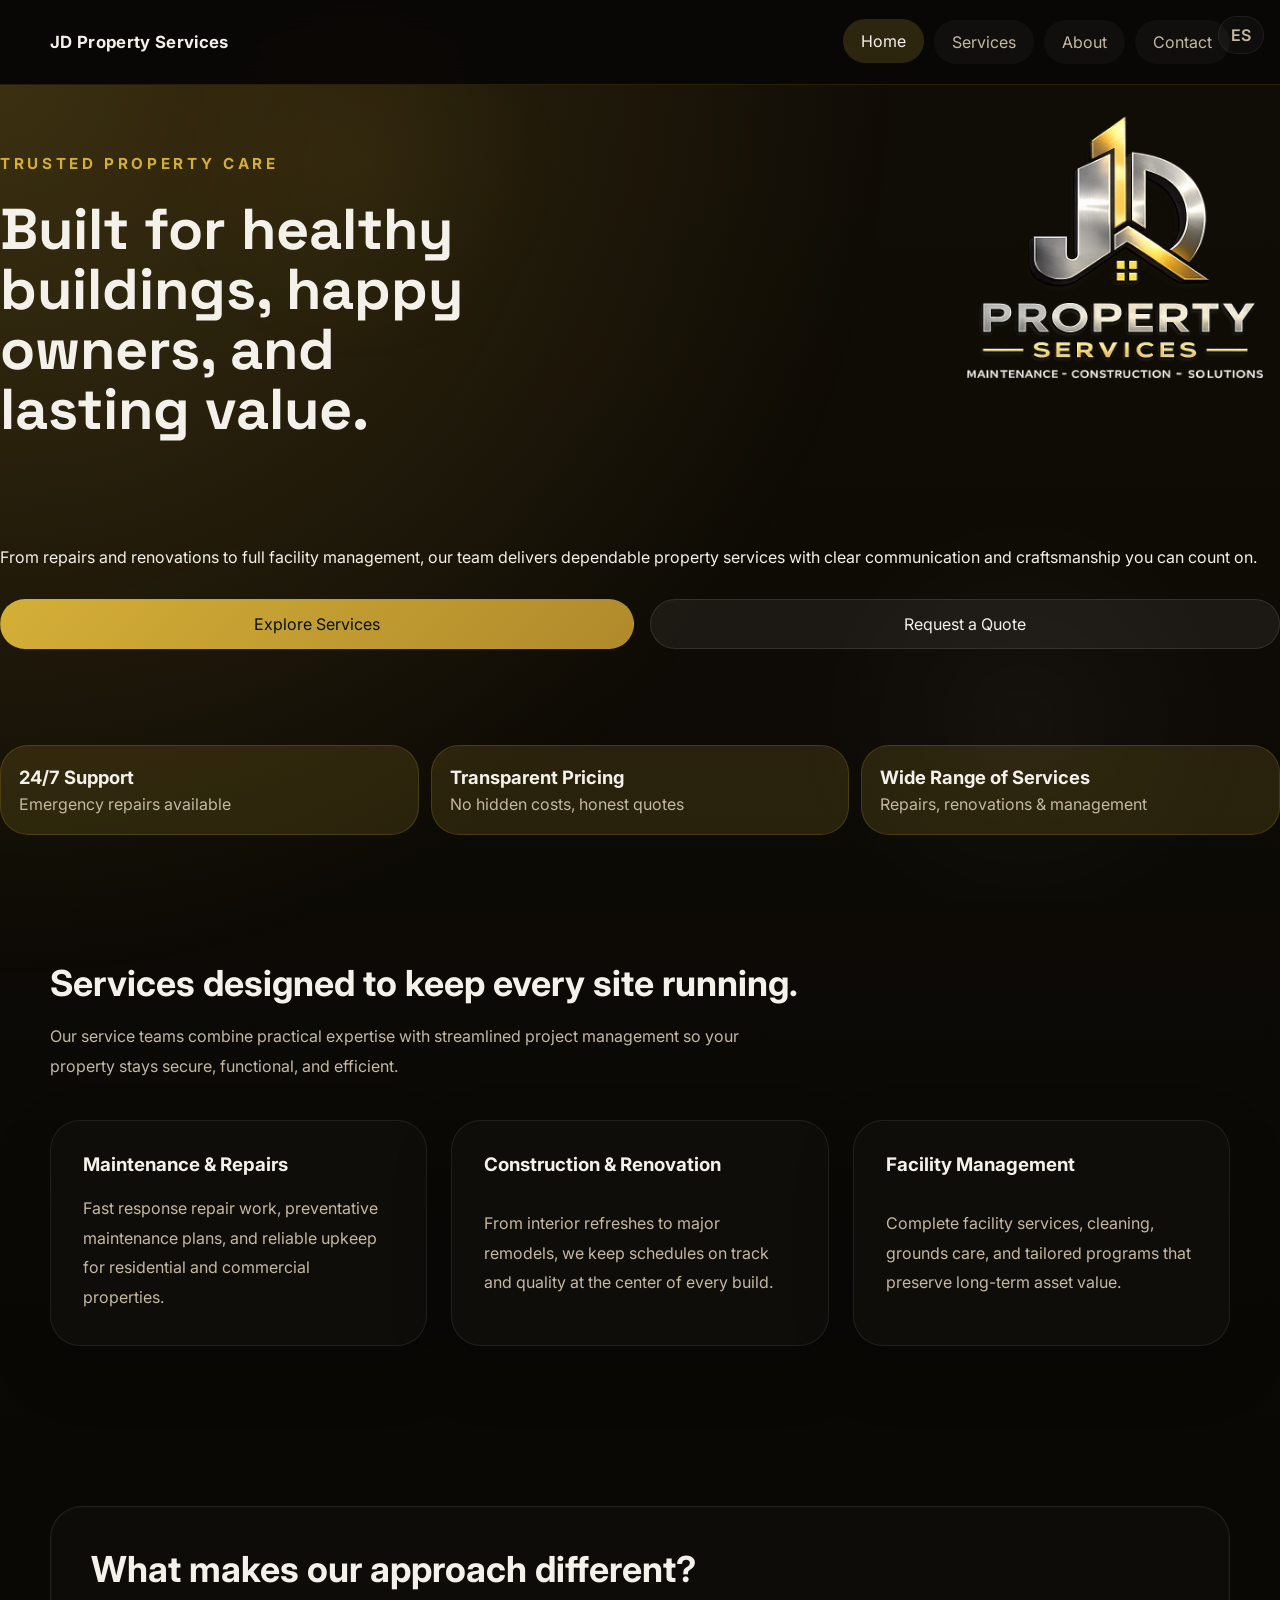
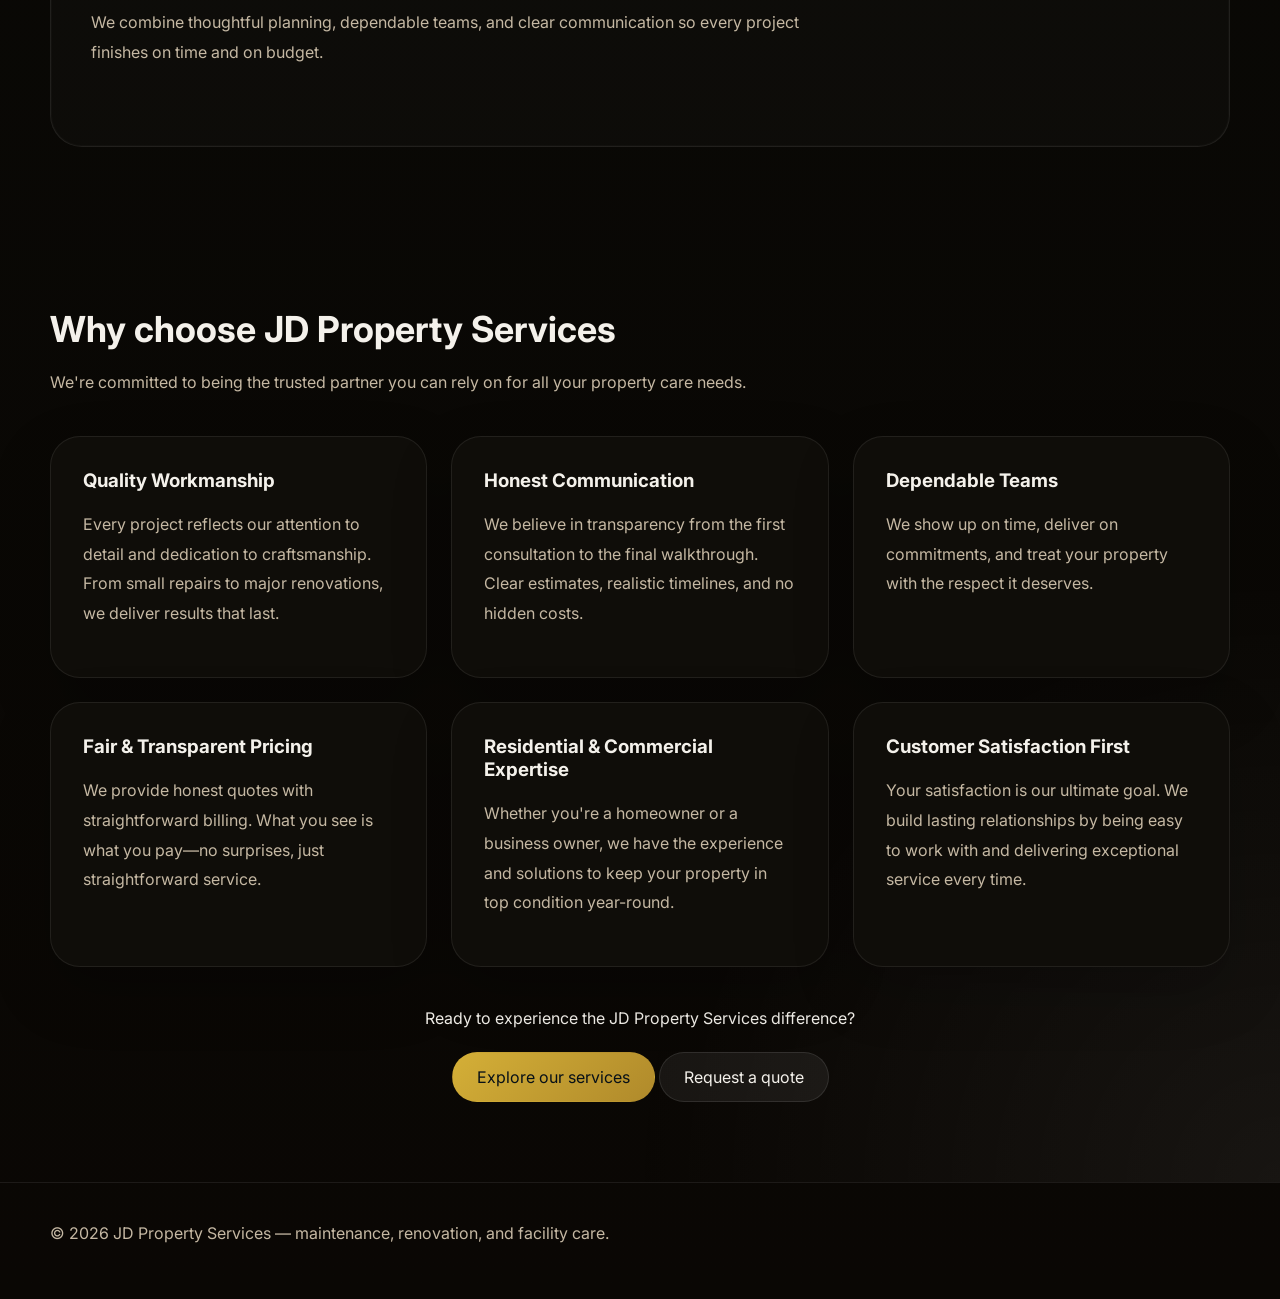
==== commit 31007776: "c" ====
--- a/index.html
+++ b/index.html
@@ -13,12 +13,12 @@
       <div class="container header-inner">
         <a class="brand" href="index.html">JD Property Services</a>
         <button id="navToggle" class="nav-toggle" aria-label="Toggle navigation" aria-expanded="false">☰</button>
+        <button id="langToggle" class="lang-toggle" aria-label="Toggle language">ES</button>
         <nav class="site-nav" id="siteNav" aria-label="Primary navigation">
           <ul>
             <li><a href="index.html" class="nav-link">Home</a></li>
             <li><a href="services.html" class="nav-link">Services</a></li>
             <li><a href="about.html" class="nav-link">About</a></li>
-            <li><a href="projects.html" class="nav-link">Projects</a></li>
             <li><a href="contact.html" class="nav-link">Contact</a></li>
           </ul>
         </nav>
@@ -49,16 +49,16 @@
 
           <div class="hero-badges">
             <div class="hero-badge">
-              <strong>12+ Years</strong>
-              <span>Property care experience</span>
-            </div>
-            <div class="hero-badge">
               <strong>24/7 Support</strong>
               <span>Emergency repairs available</span>
             </div>
             <div class="hero-badge">
-              <strong>Fully Insured</strong>
-              <span>Transparent pricing & warranties</span>
+              <strong>Transparent Pricing</strong>
+              <span>No hidden costs, honest quotes</span>
+            </div>
+            <div class="hero-badge">
+              <strong>Wide Range of Services</strong>
+              <span>Repairs, renovations & management</span>
             </div>
           </div>
         </div>
@@ -73,17 +73,14 @@
 
           <div class="grid services-grid">
             <article class="card service-card">
-              <div class="icon">🔧</div>
               <h3>Maintenance & Repairs</h3>
               <p>Fast response repair work, preventative maintenance plans, and reliable upkeep for residential and commercial properties.</p>
             </article>
             <article class="card service-card">
-              <div class="icon">🏗️</div>
               <h3>Construction & Renovation</h3>
               <p>From interior refreshes to major remodels, we keep schedules on track and quality at the center of every build.</p>
             </article>
             <article class="card service-card">
-              <div class="icon">🧹</div>
               <h3>Facility Management</h3>
               <p>Complete facility services, cleaning, grounds care, and tailored programs that preserve long-term asset value.</p>
             </article>
@@ -97,59 +94,48 @@
             <h2>What makes our approach different?</h2>
             <p>We combine thoughtful planning, dependable teams, and clear communication so every project finishes on time and on budget.</p>
           </div>
-
-          <div class="grid stats-grid">
-            <div class="stats-card">
-              <strong>1200+</strong>
-              <span>Projects completed</span>
-            </div>
-            <div class="stats-card">
-              <strong>98%</strong>
-              <span>Client satisfaction rating</span>
-            </div>
-            <div class="stats-card">
-              <strong>4.9 / 5</strong>
-              <span>Average review score</span>
-            </div>
-          </div>
         </div>
       </section>
 
       <section class="section">
         <div class="container">
           <div class="section-intro">
-            <h2>Featured projects</h2>
-            <p>Selected work that highlights our expertise in renovation, maintenance, and facility care.</p>
+            <h2>Why choose JD Property Services</h2>
+            <p>We're committed to being the trusted partner you can rely on for all your property care needs.</p>
           </div>
 
           <div class="grid grid-3">
-              <figure class="project-card">
-                <img src="Images/Projects/Carpentry%20Repair.jpg" alt="Office modernization" />
-                <figcaption>
-                  <strong>Office modernization</strong>
-                  <p>Commercial • 2024</p>
-                  <p class="project-desc">Interior renovation for a busy office campus with updated systems and polished finishes.</p>
-                </figcaption>
-              </figure>
-            <figure class="project-card">
-              <img src="Images/Projects/Debris%20Removal%20%26%20Cleanup.jpg" alt="Apartment complex care" />
-              <figcaption>
-                <strong>Apartment complex care</strong>
-                <p>Residential • Ongoing</p>
-                <p class="project-desc">Preventive maintenance and seasonal property management for a 50-unit community.</p>
-              </figcaption>
-            </figure>
-            <figure class="project-card">
-              <img src="Images/Projects/Interior%20%26%20Extrerior%20Painting.jpg" alt="Industrial facility support" />
-              <figcaption>
-                <strong>Industrial facility support</strong>
-                <p>Industrial • Ongoing</p>
-                <p class="project-desc">Full-scope facility management for a large warehouse campus with 24/7 coverage.</p>
-              </figcaption>
-            </figure>
+            <article class="card">
+              <h3>Quality Workmanship</h3>
+              <p>Every project reflects our attention to detail and dedication to craftsmanship. From small repairs to major renovations, we deliver results that last.</p>
+            </article>
+            <article class="card">
+              <h3>Honest Communication</h3>
+              <p>We believe in transparency from the first consultation to the final walkthrough. Clear estimates, realistic timelines, and no hidden costs.</p>
+            </article>
+            <article class="card">
+              <h3>Dependable Teams</h3>
+              <p>We show up on time, deliver on commitments, and treat your property with the respect it deserves.</p>
+            </article>
+            <article class="card">
+              <h3>Fair & Transparent Pricing</h3>
+              <p>We provide honest quotes with straightforward billing. What you see is what you pay—no surprises, just straightforward service.</p>
+            </article>
+            <article class="card">
+              <h3>Residential & Commercial Expertise</h3>
+              <p>Whether you're a homeowner or a business owner, we have the experience and solutions to keep your property in top condition year-round.</p>
+            </article>
+            <article class="card">
+              <h3>Customer Satisfaction First</h3>
+              <p>Your satisfaction is our ultimate goal. We build lasting relationships by being easy to work with and delivering exceptional service every time.</p>
+            </article>
           </div>
 
-          <p style="text-align:center; margin-top: 2.6rem;"><a class="btn primary" href="projects.html">View the portfolio</a></p>
+          <div style="text-align: center; margin-top: 2.6rem;">
+            <p style="margin-bottom: 1.5rem;">Ready to experience the JD Property Services difference?</p>
+            <a class="btn primary" href="services.html">Explore our services</a>
+            <a class="btn secondary" href="contact.html">Request a quote</a>
+          </div>
         </div>
       </section>
     </main>
--- a/css/styles.css
+++ b/css/styles.css
@@ -149,10 +149,11 @@
 }
 
 .hero {
-  min-height: 65vh;
-  padding: 4rem 0 3rem;
+  min-height: calc(100vh - 6.5rem);
+  padding: 1.5rem 0 1rem;
   display: grid;
   place-items: center;
+  overflow: hidden;
 }
 
 .hero::before {
@@ -163,14 +164,14 @@
   pointer-events: none;
 }
 
- .hero-inner {
+.hero-inner {
   position: relative;
   width: 100%;
   max-width: 1360px;
   display: grid;
-  grid-template-columns: minmax(0, 0.88fr) minmax(480px, 980px);
-  gap: 0.35rem;
-  align-items: start;
+  grid-template-columns: 1fr;
+  gap: 1.25rem;
+  align-items: center;
  }
 
 .hero-copy {
@@ -191,13 +192,13 @@
   margin: 0;
 }
 
- .hero-body {
+.hero-body {
   grid-column: 1 / -1;
   display: grid;
-  gap: 0.08rem;
-  margin-top: -3.6rem;
+  gap: 1rem;
+  margin-top: 4.5rem;
   max-width: 100%;
- }
+}
 
 .hero-body .lead,
 .hero-body .hero-actions {
@@ -207,7 +208,7 @@
 .hero-actions {
   display: flex;
   flex-wrap: wrap;
-  gap: 0.25rem;
+  gap: 1rem;
 }
 
 .hero-actions .btn {
@@ -216,15 +217,38 @@
 }
 
 .hero-visual {
+  position: absolute;
+  top: -4%;
+  right: -15%;
+  width: min(55vw, 1080px);
+  max-width: 1080px;
+  transform: translateY(-12%);
   display: flex;
-  justify-content: center;
-  align-items: flex-start;
+  justify-content: flex-end;
+  align-items: center;
+  pointer-events: none;
+  z-index: 0;
+}
+
+.hero.hero-simple {
+  min-height: 55vh;
+  padding: 2.5rem 0 1.5rem;
+}
+
+.hero.hero-simple .hero-inner {
+  grid-template-columns: 1fr;
+  justify-items: center;
+}
+
+.hero.hero-simple .hero-copy {
+  max-width: 760px;
+  margin: 0 auto;
+  text-align: center;
 }
 
 .hero-logo {
-  width: min(100%, 1400px);
-  max-width: 1400px;
-  max-height: 1400px;
+  width: 100%;
+  max-width: 1080px;
   margin: 0;
   display: block;
   border-radius: 0;
@@ -234,8 +258,16 @@
   box-shadow: none;
 }
 
+.hero-copy,
+.hero-body,
+.hero-badges {
+  position: relative;
+  z-index: 1;
+}
+
 .hero-badges {
   grid-column: 1 / -1;
+  margin-top: 4.75rem;
 }
 
 .hero-copy p.lead {
@@ -463,9 +495,41 @@
   padding: 2rem;
 }
 
+.contact-layout {
+  display: grid;
+  gap: 16px;
+  grid-template-columns: minmax(300px, 1fr) minmax(360px, 1.2fr);
+  align-items: stretch;
+}
+
+.contact-panel {
+  display: flex;
+  flex-direction: column;
+  justify-content: flex-start;
+  gap: 1.25rem;
+  padding: 2rem;
+}
+
 .contact-panel h2,
 .contact-form-wrapper h2 {
   margin-top: 0;
+}
+
+.contact-panel h2 {
+  font-size: 1.45rem;
+  margin-bottom: 0.4rem;
+  color: var(--text);
+}
+
+.contact-panel p {
+  margin: 0 0 0.8rem 0;
+  color: var(--muted);
+  line-height: 1.8;
+}
+
+.contact-panel a {
+  color: var(--accent);
+  text-decoration: underline;
 }
 
 .contact-item {
@@ -503,6 +567,34 @@
   transition: border-color 0.2s ease, box-shadow 0.2s ease;
 }
 
+/* Make the select box visually match other inputs and ensure
+   dropdown options are readable on dark backgrounds */
+.contact-form select {
+  -webkit-appearance: none;
+  -moz-appearance: none;
+  appearance: none;
+  background: rgba(255,255,255,0.04);
+  color: var(--text);
+}
+
+/* Style native option elements for better contrast in dropdowns */
+.contact-form select option {
+  background: rgba(18,18,18,0.98);
+  color: var(--text);
+}
+
+/* For some browsers, ensure the selected option remains readable */
+.contact-form select:focus option:checked,
+.contact-form select option:checked {
+  background: rgba(212,175,55,0.12);
+  color: var(--text);
+}
+
+/* Hide default select arrow in IE/Edge and allow custom styling if desired */
+.contact-form select::-ms-expand {
+  display: none;
+}
+
 .contact-form textarea {
   min-height: 180px;
   resize: vertical;
@@ -573,8 +665,18 @@
     grid-template-columns: 1fr;
   }
 
+  .hero-visual {
+    position: relative;
+    width: 100%;
+    transform: none;
+    top: auto;
+    right: auto;
+  }
+
   .hero-logo {
-    max-width: 560px;
+    max-width: 720px;
+    width: min(100%, 720px);
+    margin: 0 auto;
   }
 }
 
@@ -625,3 +727,23 @@
     padding: 0 12px;
   }
 }
+
+/* Language toggle in header */
+.lang-toggle {
+  position: fixed;
+  top: 16px;
+  right: 16px;
+  z-index: 9999;
+  background: rgba(255,255,255,0.03);
+  color: var(--muted);
+  border: 1px solid rgba(255,255,255,0.06);
+  padding: 8px 12px;
+  border-radius: 999px;
+  cursor: pointer;
+  font-weight: 600;
+}
+.lang-toggle:hover,
+.lang-toggle:focus {
+  color: var(--text);
+  border-color: rgba(212,175,55,0.2);
+}
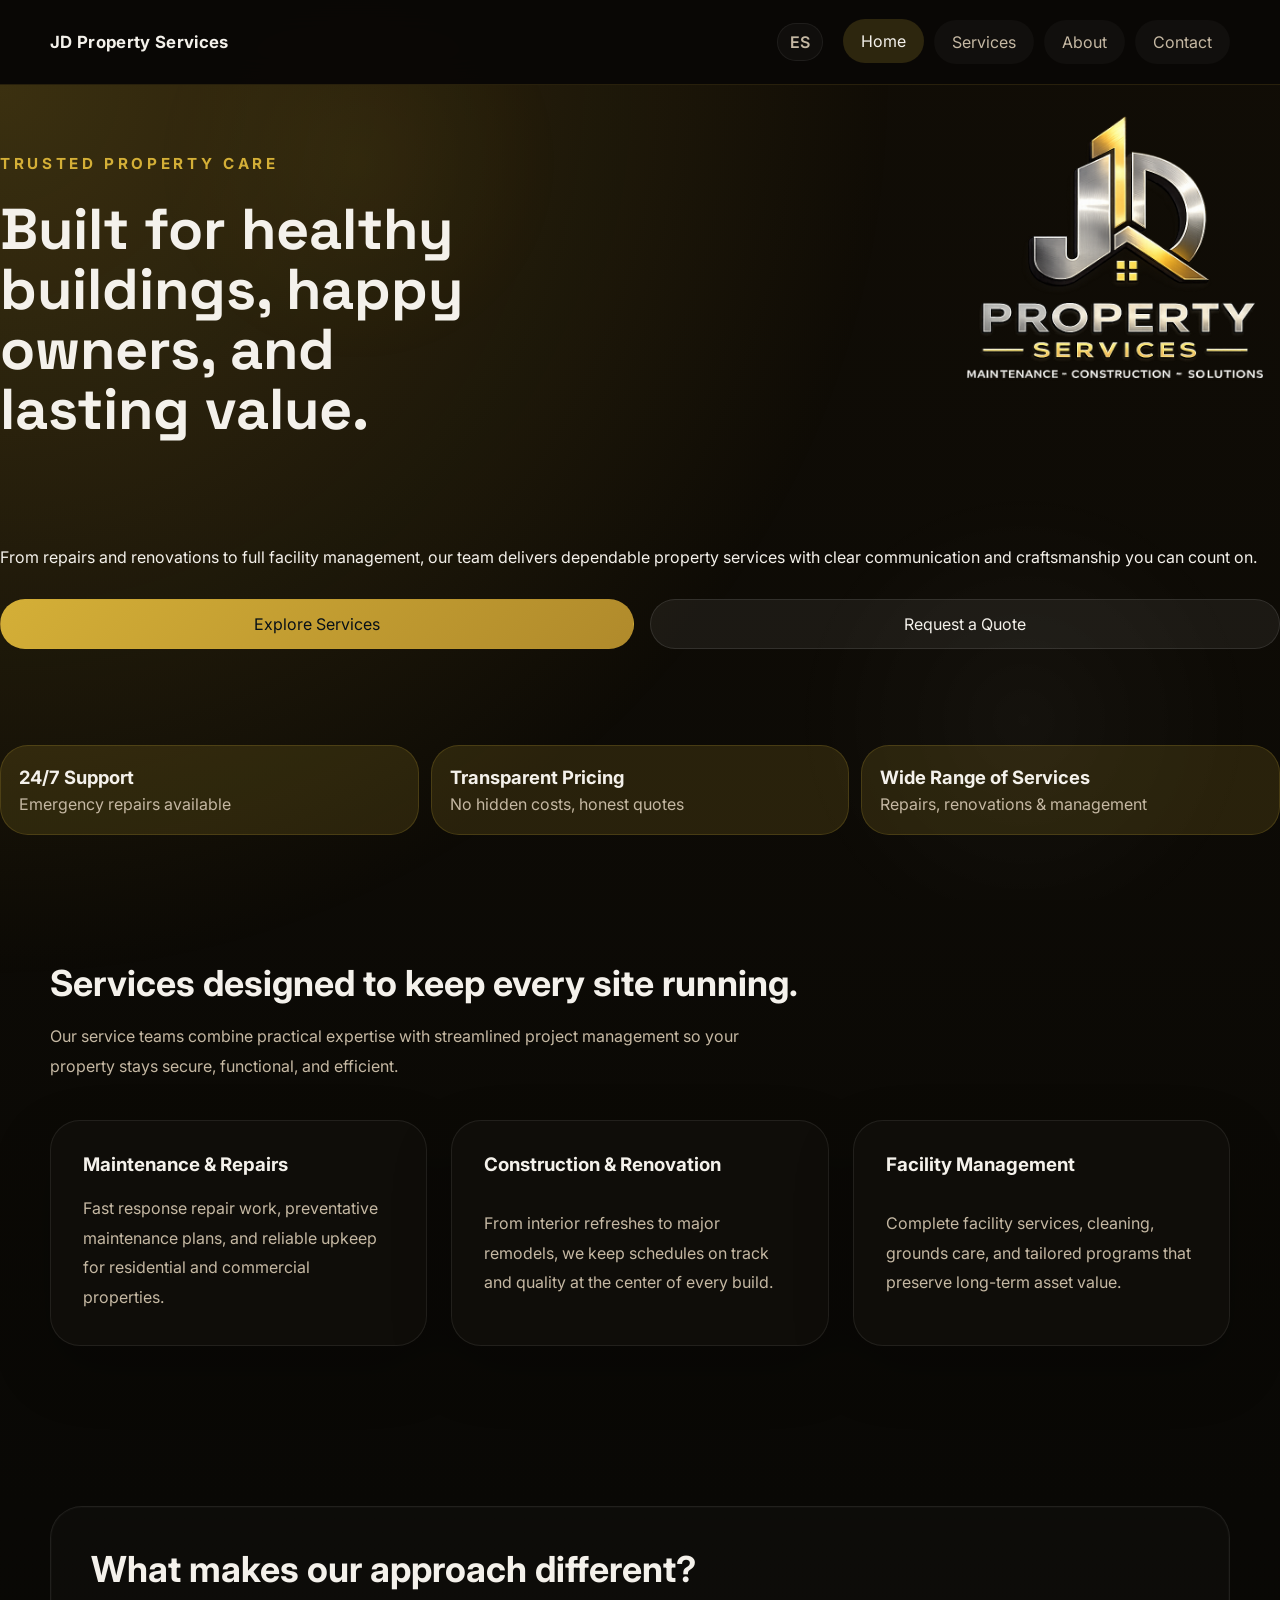
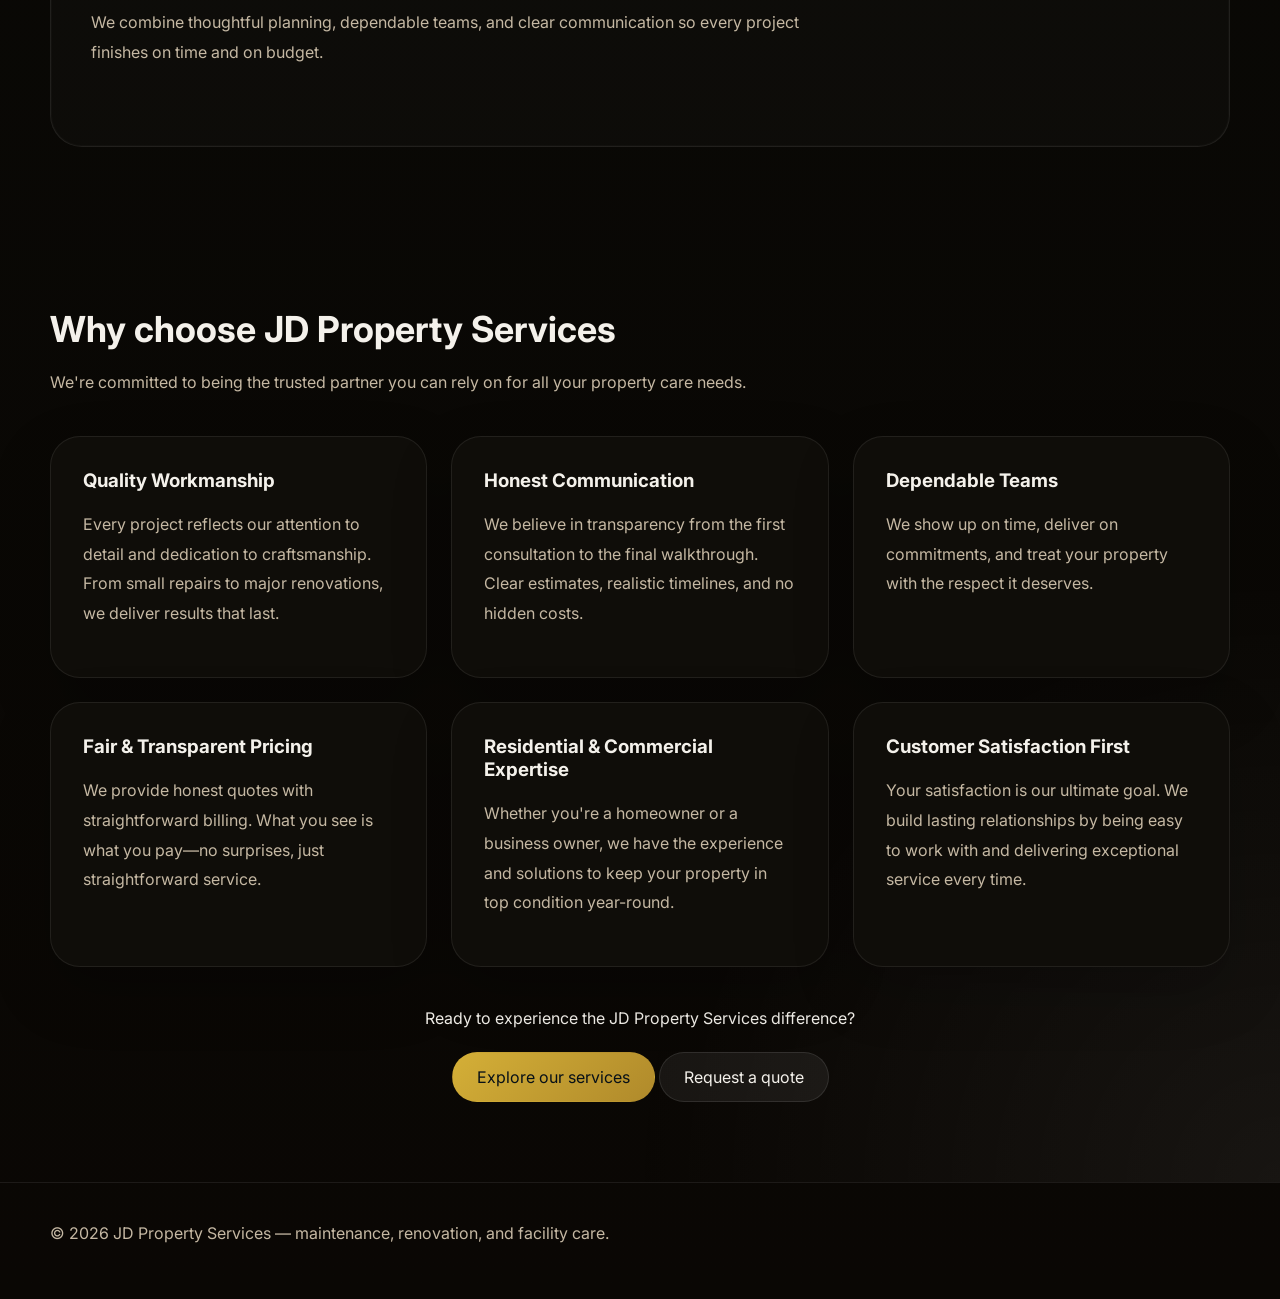
==== commit 49032cb7: "comitas#" ====
--- a/index.html
+++ b/index.html
@@ -12,8 +12,8 @@
     <header class="site-header">
       <div class="container header-inner">
         <a class="brand" href="index.html">JD Property Services</a>
+        <button id="langToggle" class="lang-toggle" aria-label="Toggle language">ES</button>
         <button id="navToggle" class="nav-toggle" aria-label="Toggle navigation" aria-expanded="false">☰</button>
-        <button id="langToggle" class="lang-toggle" aria-label="Toggle language">ES</button>
         <nav class="site-nav" id="siteNav" aria-label="Primary navigation">
           <ul>
             <li><a href="index.html" class="nav-link">Home</a></li>
--- a/css/styles.css
+++ b/css/styles.css
@@ -681,22 +681,39 @@
 }
 
 @media (max-width: 820px) {
-  .header-inner {
+
+ .header-inner {
+    display: flex;
     flex-wrap: wrap;
+    align-items: center;
+    justify-content: space-between;
+  }
+
+  .brand {
+    flex: 0 1 auto;
+    max-width: 60%;
   }
 
   .nav-toggle {
     display: inline-flex;
   }
 
+  .lang-toggle {
+    position: static;
+    margin-left: 0;
+  }
+
   .site-nav {
+    display: none;
     width: 100%;
-    display: none;
-  }
+    flex-basis: 100%;
+    order: 99;
+}
+
 
   .site-nav.open {
     display: block;
-  }
+}
 
   .site-nav ul {
     flex-direction: column;
@@ -714,26 +731,57 @@
 }
 
 @media (max-width: 720px) {
+
+  .site-header {
+    padding: 0 12px;
+  }
+
+  .header-inner {
+    padding: 12px 0;
+  }
+
+  .brand {
+    font-size: 0.95rem;
+  }
+
   .hero {
     min-height: auto;
-    padding-top: 4.5rem;
+    padding: 2rem 0;
+  }
+
+  .hero.hero-simple {
+    min-height: auto;
+    padding: 1.5rem 0;
+  }
+
+  .hero.hero-simple .hero-copy {
+    max-width: 100%;
+    padding: 0 10px;
   }
 
   .hero-copy h1 {
-    font-size: clamp(2.5rem, 8vw, 3.5rem);
-  }
-
-  .site-header {
-    padding: 0 12px;
+    font-size: clamp(2rem, 7vw, 2.8rem);
+    line-height: 1.1;
+  }
+
+  .hero-copy p.lead {
+    font-size: 1rem;
+    line-height: 1.6;
+  }
+
+  .section {
+    padding: 3rem 0;
+  }
+
+  .section-intro {
+    margin-bottom: 1.5rem;
   }
 }
 
 /* Language toggle in header */
 .lang-toggle {
-  position: fixed;
-  top: 16px;
-  right: 16px;
-  z-index: 9999;
+  position: static;
+  margin-left: auto;
   background: rgba(255,255,255,0.03);
   color: var(--muted);
   border: 1px solid rgba(255,255,255,0.06);
@@ -747,3 +795,135 @@
   color: var(--text);
   border-color: rgba(212,175,55,0.2);
 }
+
+.success-message {
+  display: none;
+  margin-bottom: 20px;
+  padding: 16px 20px;
+  border-radius: 18px;
+  background: rgba(212,175,55,0.12);
+  border: 1px solid rgba(212,175,55,0.35);
+  color: var(--accent);
+  font-weight: 600;
+  line-height: 1.6;
+}
+
+
+/* BEFORE & AFTER SLIDERS */
+
+.ba-card {
+    margin-bottom: 80px;
+}
+
+.ba-card h3 {
+    text-align: center;
+    margin-bottom: 20px;
+}
+
+.comparison-slider {
+    position: relative;
+    max-width: 1000px;
+    aspect-ratio: 16 / 9;
+    margin: 0 auto;
+    overflow: hidden;
+    border-radius: 12px;
+}
+
+.comparison-slider > img,
+.after-wrapper img {
+    position: absolute;
+    inset: 0;
+    width: 100%;
+    height: 100%;
+    object-fit: cover;
+}
+
+.after-wrapper {
+    position: absolute;
+    inset: 0;
+    width: 100%;
+    overflow: hidden;
+}
+.slider-control {
+    position: absolute;
+    inset: 0;
+    width: 100%;
+    height: 100%;
+    opacity: 0;
+    cursor: ew-resize;
+    z-index: 20;
+}
+
+.slider-handle {
+    position: absolute;
+    top: 0;
+    left: 50%;
+    width: 4px;
+    height: 100%;
+    background: #fff;
+    z-index: 10;
+    pointer-events: none;
+}
+
+.slider-handle::before {
+    content: "↔";
+    position: absolute;
+    top: 50%;
+    left: 50%;
+    transform: translate(-50%, -50%);
+    width: 42px;
+    height: 42px;
+    border-radius: 50%;
+    background: white;
+    color: black;
+    display: flex;
+    align-items: center;
+    justify-content: center;
+    font-size: 18px;
+    font-weight: bold;
+}
+
+.before-label,
+.after-label {
+    position: absolute;
+    top: 15px;
+    padding: 8px 14px;
+    background: rgba(0,0,0,.7);
+    color: white;
+    font-size: 14px;
+    font-weight: 600;
+    border-radius: 4px;
+    z-index: 15;
+}
+
+.before-label {
+    left: 15px;
+}
+
+.after-label {
+    right: 15px;
+}
+
+@media (max-width: 720px) {
+  .services-grid {
+    grid-template-columns: 1fr;
+    gap: 16px;
+  }
+
+  .card {
+    padding: 1rem;
+  }
+
+  .card-image {
+    height: 180px;
+  }
+}
+
+@media (max-width: 720px) {
+  .lang-toggle {
+    top: 10px;
+    right: 10px;
+    padding: 6px 10px;
+    font-size: 0.9rem;
+  }
+}
